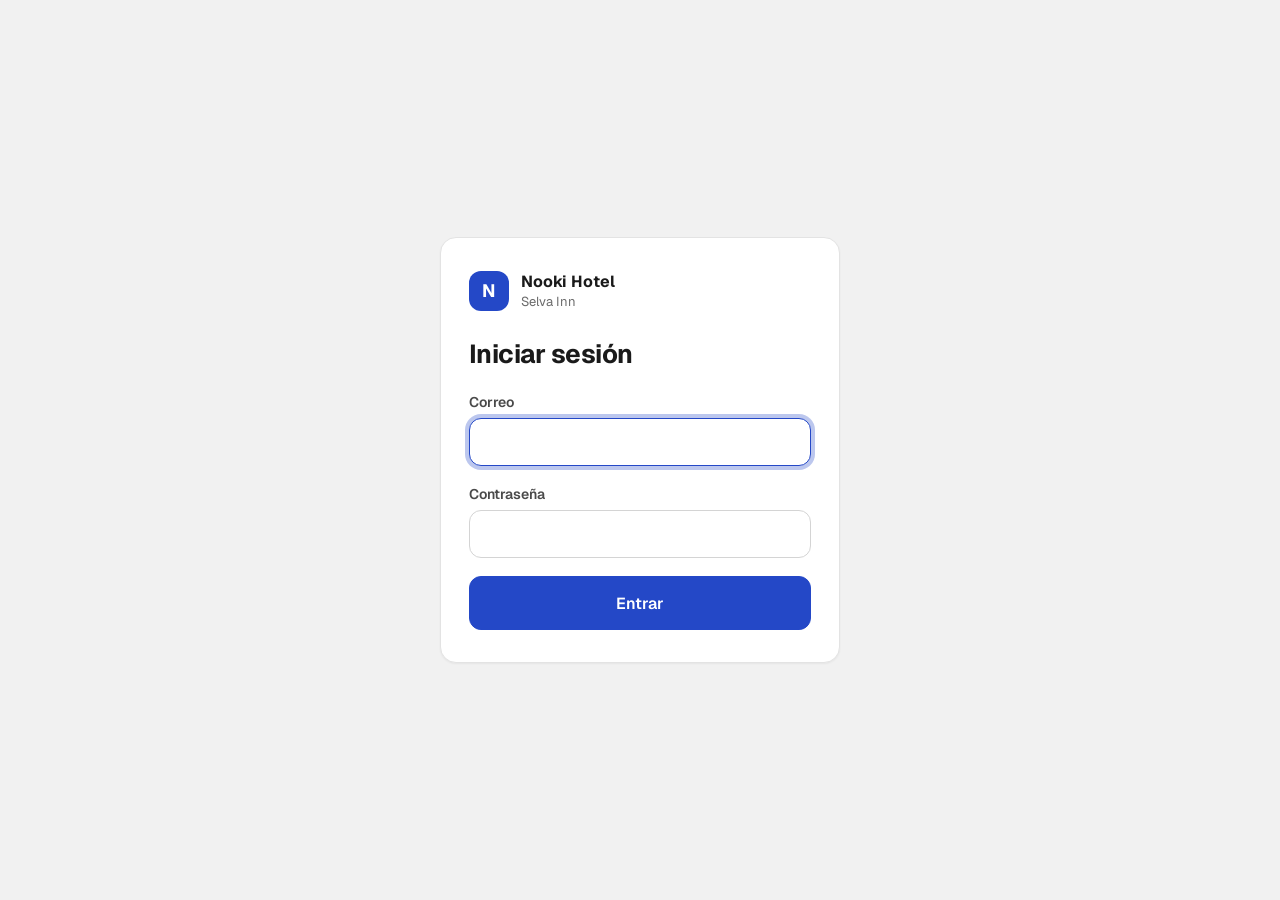
==== app/index.html @ 385b1027 "Rol administrador, función usuarios y pantalla de ingreso y usuarios - 0006: rol admin; oficinavirtu" ====
<!doctype html>
<html lang="es">
<head>
<meta charset="utf-8">
<meta name="viewport" content="width=device-width, initial-scale=1, viewport-fit=cover">
<title>Nooki Hotel · Selva Inn</title>
<meta name="robots" content="noindex">
<link rel="preconnect" href="https://fonts.googleapis.com">
<link rel="preconnect" href="https://fonts.gstatic.com" crossorigin>
<link href="https://fonts.googleapis.com/css2?family=Geist:wght@400;500;600;700&display=swap" rel="stylesheet">
<link rel="stylesheet" href="estilos.css">
</head>
<body>

<!-- Ingreso -->
<main id="vIngreso" class="ingreso" hidden>
  <form id="fIngreso" class="card ingreso-card" novalidate>
    <div class="marca">
      <span class="logo" aria-hidden="true">N</span>
      <div><b>Nooki Hotel</b><small id="hotelNombre">Selva Inn</small></div>
    </div>
    <h1>Iniciar sesión</h1>
    <label>Correo<input id="iCorreo" type="email" autocomplete="username" required></label>
    <label>Contraseña<input id="iClave" type="password" autocomplete="current-password" required></label>
    <p id="iError" class="err" role="alert" hidden></p>
    <button class="btn btn-pri btn-lg" type="submit" id="iEntrar">Entrar</button>
  </form>
</main>

<!-- Sistema -->
<div id="vApp" class="app" hidden>
  <header class="top">
    <div class="marca">
      <span class="logo" aria-hidden="true">N</span>
      <div><b>Nooki Hotel</b><small id="hotelNombre2">Selva Inn</small></div>
    </div>
    <nav class="nav" id="nav" aria-label="Secciones"></nav>
    <div class="yo">
      <span class="av" id="yoAv" aria-hidden="true"></span>
      <div class="yo-txt"><b id="yoNombre"></b><small id="yoRol"></small></div>
      <button class="btn" type="button" id="bSalir">Salir</button>
    </div>
  </header>
  <main class="contenido" id="contenido"></main>
</div>

<!-- Ventana -->
<div id="velo" class="velo" hidden>
  <div class="card modal" role="dialog" aria-modal="true" aria-labelledby="mTitulo">
    <div class="m-head"><h2 id="mTitulo"></h2><button type="button" class="btn-icon" id="mCerrar" aria-label="Cerrar">✕</button></div>
    <form id="mForm" novalidate><div id="mCuerpo" class="m-body"></div>
      <p id="mError" class="err" role="alert" hidden></p>
      <div class="m-foot"><button type="button" class="btn" id="mCancelar">Cancelar</button><button type="submit" class="btn btn-pri" id="mOk">Guardar</button></div>
    </form>
  </div>
</div>

<div id="aviso" class="aviso" role="status" aria-live="polite" hidden></div>

<script src="vendor/supabase-2.117.3.js"></script>
<script src="config.js"></script>
<script src="app.js"></script>
</body>
</html>
---- app/estilos.css ----
/* Nooki Hotel · mismo estilo del prototipo (Geist, azul cobalto, botones grandes) */
:root{
  --bg:#f1f1f1; --surface:#ffffff; --surface-2:#f7f7f7; --sunken:#e8e8e8;
  --border:#e3e3e3; --border-2:#d4d4d4;
  --text:#1a1a1a; --text-2:#4a4a4a; --text-3:#6b6b6b;
  --accent:#2448c7; --accent-soft:#e8edfc; --on-accent:#ffffff; --focus:rgba(36,72,199,.3);
  --ok:#1a7f4b; --ok-soft:#e3f4ea; --dan:#c0352b; --dan-soft:#fbe8e6; --warn:#9a6700; --warn-soft:#fdf3d8;
  --sh-xs:0 1px 2px rgba(0,0,0,.05); --sh-lg:0 20px 50px rgba(0,0,0,.18);
  --sans:'Geist',system-ui,-apple-system,'Segoe UI',sans-serif;
  color-scheme:light;
}
@media (prefers-color-scheme: dark){
  :root:not([data-theme="light"]){
    --bg:#0f0f0f; --surface:#1a1a1a; --surface-2:#1f1f1f; --sunken:#121212;
    --border:#2a2a2a; --border-2:#383838;
    --text:#ededed; --text-2:#b0b0b0; --text-3:#8a8a8a;
    --accent:#8ba5f7; --accent-soft:#1b2342; --on-accent:#0f0f0f; --focus:rgba(139,165,247,.35);
    --ok:#5cc98d; --ok-soft:#14291d; --dan:#f08a80; --dan-soft:#331816; --warn:#e3b341; --warn-soft:#2e2510;
    color-scheme:dark;
  }
}
:root[data-theme="dark"]{
  --bg:#0f0f0f; --surface:#1a1a1a; --surface-2:#1f1f1f; --sunken:#121212;
  --border:#2a2a2a; --border-2:#383838;
  --text:#ededed; --text-2:#b0b0b0; --text-3:#8a8a8a;
  --accent:#8ba5f7; --accent-soft:#1b2342; --on-accent:#0f0f0f; --focus:rgba(139,165,247,.35);
  --ok:#5cc98d; --ok-soft:#14291d; --dan:#f08a80; --dan-soft:#331816; --warn:#e3b341; --warn-soft:#2e2510;
  color-scheme:dark;
}
*{box-sizing:border-box;margin:0}
[hidden]{display:none!important}
body{background:var(--bg);color:var(--text);font-family:var(--sans);font-size:15px;line-height:1.45;-webkit-font-smoothing:antialiased;min-height:100vh}
:focus-visible{outline:3px solid var(--accent);outline-offset:2px}
h1{font-size:26px;font-weight:700;letter-spacing:-.02em}
h2{font-size:19px;font-weight:650}
.sub{color:var(--text-2);margin-top:6px}

.card{background:var(--surface);border:1px solid var(--border);border-radius:16px;box-shadow:var(--sh-xs)}
.btn{display:inline-flex;align-items:center;justify-content:center;gap:8px;min-height:46px;padding:0 18px;border-radius:12px;border:1px solid var(--border-2);background:var(--surface);color:var(--text);font:600 15px var(--sans);cursor:pointer;white-space:nowrap;transition:background .15s,border-color .15s}
.btn:hover{background:var(--surface-2);border-color:var(--text-3)}
.btn:disabled{opacity:.55;cursor:default}
.btn-pri{background:var(--accent);border-color:var(--accent);color:var(--on-accent)}
.btn-pri:hover{background:var(--accent);filter:brightness(1.08);border-color:var(--accent)}
.btn-lg{min-height:54px;font-size:16px;width:100%}
.btn-sm{min-height:44px;padding:0 14px;font-size:14px}
.btn-icon{display:inline-grid;place-items:center;width:44px;height:44px;border-radius:12px;border:0;background:none;color:var(--text-2);font-size:18px;cursor:pointer}
.btn-icon:hover{background:var(--surface-2);color:var(--text)}

label{display:grid;gap:6px;font-weight:600;font-size:14px;color:var(--text-2)}
input,select{width:100%;height:48px;padding:0 14px;border-radius:12px;border:1px solid var(--border-2);background:var(--surface);color:var(--text);font:400 16px var(--sans)}
input:focus,select:focus{outline:none;border-color:var(--accent);box-shadow:0 0 0 4px var(--focus)}
.check{display:flex;align-items:center;gap:10px;min-height:44px;font-weight:500;color:var(--text)}
.check input{width:22px;height:22px;accent-color:var(--accent)}
.ayuda{font-size:13px;color:var(--text-3);font-weight:400}
.err{color:var(--dan);background:var(--dan-soft);border-radius:10px;padding:10px 12px;font-size:14px}

.marca{display:flex;align-items:center;gap:12px}
.marca b{display:block;font-size:16px}
.marca small{display:block;color:var(--text-3);font-size:13px}
.logo{display:grid;place-items:center;width:40px;height:40px;border-radius:12px;background:var(--accent);color:var(--on-accent);font-weight:700;font-size:18px}

/* Ingreso */
.ingreso{min-height:100vh;display:grid;place-items:center;padding:24px 16px}
.ingreso-card{width:100%;max-width:400px;padding:32px 28px;display:grid;gap:18px}
.ingreso-card h1{margin-top:6px}

/* Sistema */
.top{position:sticky;top:0;z-index:20;display:flex;align-items:center;gap:20px;min-height:68px;padding:10px 24px;background:var(--surface);border-bottom:1px solid var(--border)}
.nav{display:flex;gap:6px;flex:1}
.nav a{display:inline-flex;align-items:center;min-height:44px;padding:0 14px;border-radius:12px;color:var(--text-2);text-decoration:none;font-weight:500}
.nav a.on{background:var(--accent-soft);color:var(--accent);font-weight:600}
.yo{display:flex;align-items:center;gap:10px}
.yo-txt b{display:block;font-size:14px}
.yo-txt small{display:block;font-size:13px;color:var(--text-3)}
.av{display:inline-grid;place-items:center;width:36px;height:36px;border-radius:50%;background:var(--accent-soft);color:var(--accent);font-size:13px;font-weight:700;flex:none}
.contenido{max-width:1100px;margin:0 auto;padding:28px 24px 48px}
.cabeza{display:flex;align-items:flex-end;justify-content:space-between;gap:16px;flex-wrap:wrap;margin-bottom:20px}

/* Tabla de usuarios */
.tabla{width:100%;border-collapse:collapse}
.tabla th{text-align:left;font-size:13px;font-weight:600;color:var(--text-3);padding:12px 16px;border-bottom:1px solid var(--border)}
.tabla td{padding:12px 16px;border-bottom:1px solid var(--border);vertical-align:middle}
.tabla tr:last-child td{border-bottom:0}
.tabla td small{display:block;color:var(--text-3);font-size:13px}
.acciones{display:flex;gap:8px;justify-content:flex-end;flex-wrap:wrap}
.pill{display:inline-flex;align-items:center;height:28px;padding:0 10px;border-radius:999px;font-size:13px;font-weight:600;white-space:nowrap}
.r-admin{background:var(--accent-soft);color:var(--accent)}
.r-recepcion{background:var(--ok-soft);color:var(--ok)}
.r-dueno{background:var(--warn-soft);color:var(--warn)}
.e-on{background:var(--ok-soft);color:var(--ok)}
.e-off{background:var(--sunken);color:var(--text-3)}
.vacio{padding:32px;text-align:center;color:var(--text-2)}
.bienvenida{padding:28px}
.bienvenida p{color:var(--text-2);margin-top:8px}

/* Ventana */
.velo{position:fixed;inset:0;z-index:50;background:rgba(0,0,0,.4);display:grid;place-items:center;padding:16px}
.modal{width:100%;max-width:480px;max-height:calc(100vh - 32px);overflow:auto;box-shadow:var(--sh-lg)}
.m-head{display:flex;align-items:center;justify-content:space-between;padding:18px 20px 8px}
.m-body{display:grid;gap:16px;padding:8px 20px 4px}
#mError{margin:12px 20px 0}
.m-foot{display:flex;justify-content:flex-end;gap:10px;padding:18px 20px 20px}

.aviso{position:fixed;left:50%;bottom:24px;transform:translateX(-50%);z-index:60;background:var(--text);color:var(--bg);padding:12px 18px;border-radius:12px;font-weight:500;box-shadow:var(--sh-lg);max-width:calc(100vw - 32px)}

/* Celular */
@media (max-width: 760px){
  .top{flex-wrap:wrap;gap:10px;padding:10px 16px}
  .nav{order:3;flex-basis:100%;overflow-x:auto}
  .yo{margin-left:auto}
  .yo-txt{display:none}
  .contenido{padding:20px 16px 40px}
  h1{font-size:22px}
  .tabla thead{display:none}
  .tabla,.tabla tbody,.tabla tr,.tabla td{display:block;width:100%}
  .tabla tr{padding:12px 16px;border-bottom:1px solid var(--border)}
  .tabla tr:last-child{border-bottom:0}
  .tabla td{border:0;padding:4px 0}
  .tabla td.c-pill{display:inline-block;width:auto;margin:4px 6px 4px 0}
  .tabla td.c-ing::before{content:'Último ingreso: ';color:var(--text-3)}
  .acciones{justify-content:flex-start;padding-top:8px}
  .m-foot .btn{flex:1}
}
.sr{position:absolute;width:1px;height:1px;overflow:hidden;clip:rect(0 0 0 0);white-space:nowrap}
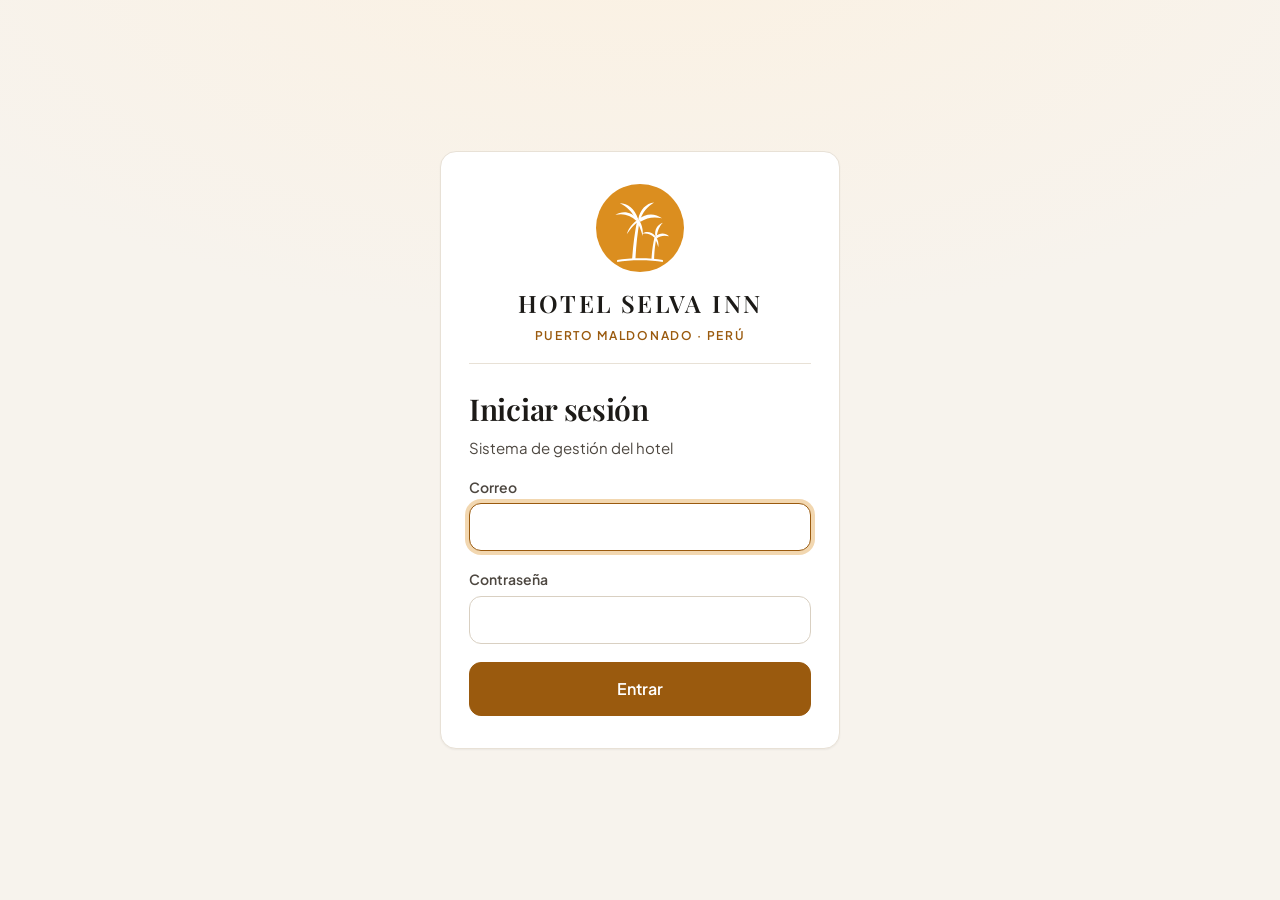
==== commit 1137832a: "Marca del Hotel Selva Inn: logo, nombre, colores y letras de su web - Sin 'Nooki' en el sistema del " ====
--- a/app/index.html
+++ b/app/index.html
@@ -3,11 +3,12 @@
 <head>
 <meta charset="utf-8">
 <meta name="viewport" content="width=device-width, initial-scale=1, viewport-fit=cover">
-<title>Nooki Hotel · Selva Inn</title>
+<title>Hotel Selva Inn · Sistema</title>
+<link rel="icon" href="logo.svg" type="image/svg+xml">
 <meta name="robots" content="noindex">
 <link rel="preconnect" href="https://fonts.googleapis.com">
 <link rel="preconnect" href="https://fonts.gstatic.com" crossorigin>
-<link href="https://fonts.googleapis.com/css2?family=Geist:wght@400;500;600;700&display=swap" rel="stylesheet">
+<link href="https://fonts.googleapis.com/css2?family=Playfair+Display:wght@500;600;700&family=Plus+Jakarta+Sans:wght@400;500;600;700&display=swap" rel="stylesheet">
 <link rel="stylesheet" href="estilos.css">
 </head>
 <body>
@@ -15,11 +16,15 @@
 <!-- Ingreso -->
 <main id="vIngreso" class="ingreso" hidden>
   <form id="fIngreso" class="card ingreso-card" novalidate>
-    <div class="marca">
-      <span class="logo" aria-hidden="true">N</span>
-      <div><b>Nooki Hotel</b><small id="hotelNombre">Selva Inn</small></div>
+    <div class="marca-grande">
+      <img src="logo.svg" alt="" width="88" height="88">
+      <b class="marca-nombre" id="hotelNombre">Hotel Selva Inn</b>
+      <small class="marca-lugar" id="hotelLugar">Puerto Maldonado · Perú</small>
     </div>
-    <h1>Iniciar sesión</h1>
+    <div>
+      <h1>Iniciar sesión</h1>
+      <p class="sub">Sistema de gestión del hotel</p>
+    </div>
     <label>Correo<input id="iCorreo" type="email" autocomplete="username" required></label>
     <label>Contraseña<input id="iClave" type="password" autocomplete="current-password" required></label>
     <p id="iError" class="err" role="alert" hidden></p>
@@ -31,8 +36,8 @@
 <div id="vApp" class="app" hidden>
   <header class="top">
     <div class="marca">
-      <span class="logo" aria-hidden="true">N</span>
-      <div><b>Nooki Hotel</b><small id="hotelNombre2">Selva Inn</small></div>
+      <img src="logo.svg" alt="" width="40" height="40">
+      <div><b class="marca-nombre" id="hotelNombre2">Hotel Selva Inn</b><small class="marca-lugar" id="hotelLugar2">Puerto Maldonado · Perú</small></div>
     </div>
     <nav class="nav" id="nav" aria-label="Secciones"></nav>
     <div class="yo">
--- a/app/estilos.css
+++ b/app/estilos.css
@@ -1,29 +1,31 @@
-/* Nooki Hotel · mismo estilo del prototipo (Geist, azul cobalto, botones grandes) */
+/* Hotel Selva Inn · marca de la web del hotel (dorado, Playfair Display + Plus Jakarta Sans), botones grandes */
 :root{
-  --bg:#f1f1f1; --surface:#ffffff; --surface-2:#f7f7f7; --sunken:#e8e8e8;
-  --border:#e3e3e3; --border-2:#d4d4d4;
-  --text:#1a1a1a; --text-2:#4a4a4a; --text-3:#6b6b6b;
-  --accent:#2448c7; --accent-soft:#e8edfc; --on-accent:#ffffff; --focus:rgba(36,72,199,.3);
+  --bg:#f7f3ed; --surface:#ffffff; --surface-2:#fbf8f3; --sunken:#efe9e0;
+  --border:#e8e1d6; --border-2:#d9d0c2;
+  --text:#1c1a17; --text-2:#4d4740; --text-3:#6e665c;
+  --accent:#9a5a0e; --accent-soft:#fbf1e2; --on-accent:#ffffff; --focus:rgba(219,142,31,.35);
+  --marca:#db8e1f;
   --ok:#1a7f4b; --ok-soft:#e3f4ea; --dan:#c0352b; --dan-soft:#fbe8e6; --warn:#9a6700; --warn-soft:#fdf3d8;
   --sh-xs:0 1px 2px rgba(0,0,0,.05); --sh-lg:0 20px 50px rgba(0,0,0,.18);
-  --sans:'Geist',system-ui,-apple-system,'Segoe UI',sans-serif;
+  --sans:'Plus Jakarta Sans',system-ui,-apple-system,'Segoe UI',sans-serif;
+  --serif:'Playfair Display',Georgia,'Times New Roman',serif;
   color-scheme:light;
 }
 @media (prefers-color-scheme: dark){
   :root:not([data-theme="light"]){
-    --bg:#0f0f0f; --surface:#1a1a1a; --surface-2:#1f1f1f; --sunken:#121212;
-    --border:#2a2a2a; --border-2:#383838;
-    --text:#ededed; --text-2:#b0b0b0; --text-3:#8a8a8a;
-    --accent:#8ba5f7; --accent-soft:#1b2342; --on-accent:#0f0f0f; --focus:rgba(139,165,247,.35);
+    --bg:#12100d; --surface:#1b1814; --surface-2:#211d18; --sunken:#0f0d0b;
+    --border:#2e2923; --border-2:#3d362e;
+    --text:#f1ece4; --text-2:#c2b8aa; --text-3:#9b9083;
+    --accent:#e9a94a; --accent-soft:#2c2112; --on-accent:#141210; --focus:rgba(233,169,74,.35);
     --ok:#5cc98d; --ok-soft:#14291d; --dan:#f08a80; --dan-soft:#331816; --warn:#e3b341; --warn-soft:#2e2510;
     color-scheme:dark;
   }
 }
 :root[data-theme="dark"]{
-  --bg:#0f0f0f; --surface:#1a1a1a; --surface-2:#1f1f1f; --sunken:#121212;
-  --border:#2a2a2a; --border-2:#383838;
-  --text:#ededed; --text-2:#b0b0b0; --text-3:#8a8a8a;
-  --accent:#8ba5f7; --accent-soft:#1b2342; --on-accent:#0f0f0f; --focus:rgba(139,165,247,.35);
+  --bg:#12100d; --surface:#1b1814; --surface-2:#211d18; --sunken:#0f0d0b;
+  --border:#2e2923; --border-2:#3d362e;
+  --text:#f1ece4; --text-2:#c2b8aa; --text-3:#9b9083;
+  --accent:#e9a94a; --accent-soft:#2c2112; --on-accent:#141210; --focus:rgba(233,169,74,.35);
   --ok:#5cc98d; --ok-soft:#14291d; --dan:#f08a80; --dan-soft:#331816; --warn:#e3b341; --warn-soft:#2e2510;
   color-scheme:dark;
 }
@@ -31,8 +33,8 @@
 [hidden]{display:none!important}
 body{background:var(--bg);color:var(--text);font-family:var(--sans);font-size:15px;line-height:1.45;-webkit-font-smoothing:antialiased;min-height:100vh}
 :focus-visible{outline:3px solid var(--accent);outline-offset:2px}
-h1{font-size:26px;font-weight:700;letter-spacing:-.02em}
-h2{font-size:19px;font-weight:650}
+h1{font-family:var(--serif);font-size:30px;font-weight:600;letter-spacing:-.01em}
+h2{font-family:var(--serif);font-size:21px;font-weight:600}
 .sub{color:var(--text-2);margin-top:6px}
 
 .card{background:var(--surface);border:1px solid var(--border);border-radius:16px;box-shadow:var(--sh-xs)}
@@ -55,12 +57,16 @@
 .err{color:var(--dan);background:var(--dan-soft);border-radius:10px;padding:10px 12px;font-size:14px}
 
 .marca{display:flex;align-items:center;gap:12px}
-.marca b{display:block;font-size:16px}
-.marca small{display:block;color:var(--text-3);font-size:13px}
-.logo{display:grid;place-items:center;width:40px;height:40px;border-radius:12px;background:var(--accent);color:var(--on-accent);font-weight:700;font-size:18px}
+.marca img{flex:none}
+.marca-nombre{display:block;font-family:var(--serif);font-weight:600;font-size:17px;letter-spacing:.06em;text-transform:uppercase;color:var(--text);white-space:nowrap}
+.marca-lugar{display:block;font-size:11px;font-weight:600;letter-spacing:.14em;text-transform:uppercase;color:var(--accent);white-space:nowrap}
+.marca-grande{display:grid;justify-items:center;text-align:center;gap:6px;padding-bottom:6px;border-bottom:1px solid var(--border)}
+.marca-grande img{margin-bottom:8px}
+.marca-grande .marca-nombre{font-size:24px;letter-spacing:.1em}
+.marca-grande .marca-lugar{font-size:12px;margin-bottom:12px}
 
 /* Ingreso */
-.ingreso{min-height:100vh;display:grid;place-items:center;padding:24px 16px}
+.ingreso{min-height:100vh;display:grid;place-items:center;padding:24px 16px;background:radial-gradient(1200px 600px at 50% -10%,var(--accent-soft),transparent 70%),var(--bg)}
 .ingreso-card{width:100%;max-width:400px;padding:32px 28px;display:grid;gap:18px}
 .ingreso-card h1{margin-top:6px}
 
@@ -122,3 +128,11 @@
   .m-foot .btn{flex:1}
 }
 .sr{position:absolute;width:1px;height:1px;overflow:hidden;clip:rect(0 0 0 0);white-space:nowrap}
+
+/* Mapa de módulos (Inicio) */
+.modulos{display:grid;grid-template-columns:repeat(auto-fill,minmax(240px,1fr));gap:14px;margin-top:16px}
+.modulo{display:grid;gap:6px;align-content:start;padding:18px;min-height:132px;color:var(--text);text-decoration:none;transition:border-color .15s,box-shadow .15s}
+.modulo:hover{border-color:var(--accent);box-shadow:0 0 0 3px var(--focus)}
+.modulo .pill{justify-self:start;margin-bottom:4px}
+.modulo b{font-size:16px}
+@media (max-width: 760px){.modulos{grid-template-columns:1fr}.modulo{min-height:0}}
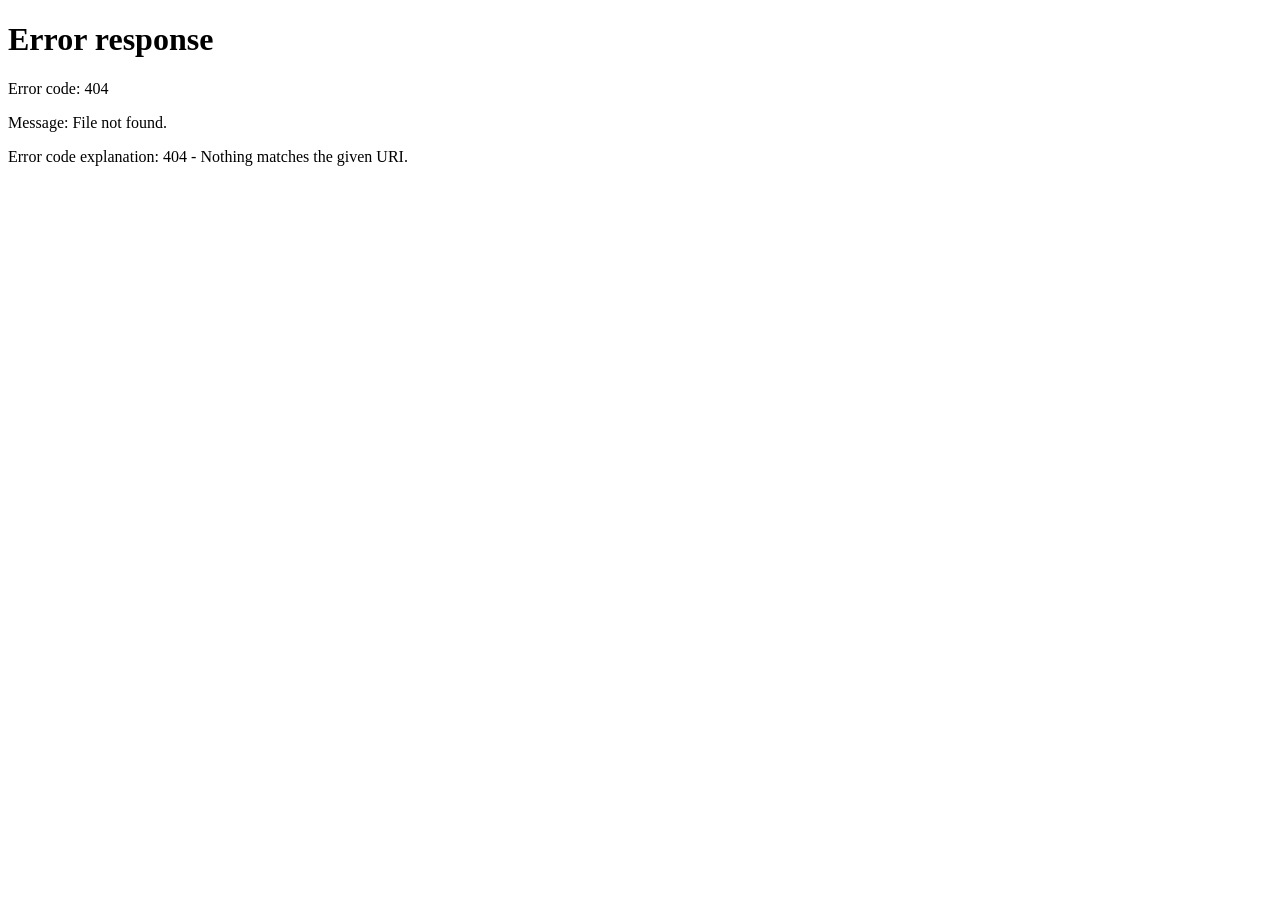
==== commit 505b972f: "El sistema del hotel pasa a ser el prototipo (mismo diseño) con datos reales - app/index.html, siste" ====
--- a/app/index.html
+++ b/app/index.html
@@ -1,69 +1,106 @@
 <!doctype html>
 <html lang="es">
 <head>
+<!-- GENERADO por pruebas/generar_sistema.py desde prototipo/Nooki-Hotel-prototipo.html. No editar aquí. -->
 <meta charset="utf-8">
-<meta name="viewport" content="width=device-width, initial-scale=1, viewport-fit=cover">
+<meta name="viewport" content="width=device-width,initial-scale=1,viewport-fit=cover">
+<meta name="robots" content="noindex, nofollow">
 <title>Hotel Selva Inn · Sistema</title>
-<link rel="icon" href="logo.svg" type="image/svg+xml">
-<meta name="robots" content="noindex">
+<link rel="icon" href="/logo.svg" type="image/svg+xml">
 <link rel="preconnect" href="https://fonts.googleapis.com">
 <link rel="preconnect" href="https://fonts.gstatic.com" crossorigin>
-<link href="https://fonts.googleapis.com/css2?family=Playfair+Display:wght@500;600;700&family=Plus+Jakarta+Sans:wght@400;500;600;700&display=swap" rel="stylesheet">
-<link rel="stylesheet" href="estilos.css">
+<link rel="stylesheet" href="https://fonts.googleapis.com/css2?family=Playfair+Display:wght@500;600;700&family=Plus+Jakarta+Sans:wght@400;500;600;700&family=Geist+Mono:wght@400;500&display=swap">
+<link rel="stylesheet" href="sistema.css">
 </head>
 <body>
 
-<!-- Ingreso -->
-<main id="vIngreso" class="ingreso" hidden>
-  <form id="fIngreso" class="card ingreso-card" novalidate>
-    <div class="marca-grande">
-      <img src="logo.svg" alt="" width="88" height="88">
-      <b class="marca-nombre" id="hotelNombre">Hotel Selva Inn</b>
-      <small class="marca-lugar" id="hotelLugar">Puerto Maldonado · Perú</small>
+
+<svg width="0" height="0" style="position:absolute" aria-hidden="true">
+  <symbol id="i-home" viewBox="0 0 24 24"><path d="M3 10.5 12 3l9 7.5V20a1 1 0 0 1-1 1h-5v-6H9v6H4a1 1 0 0 1-1-1z"/></symbol>
+  <symbol id="i-bed" viewBox="0 0 24 24"><path d="M2.5 5v15M2.5 9h16a3 3 0 0 1 3 3v8M2.5 16.5h19M7 9v7.5"/></symbol>
+  <symbol id="i-calendar" viewBox="0 0 24 24"><rect x="3" y="4.5" width="18" height="16.5" rx="2.5"/><path d="M3 9.5h18M8 2.5v4M16 2.5v4"/></symbol>
+  <symbol id="i-list" viewBox="0 0 24 24"><path d="M9 6h12M9 12h12M9 18h12M4 6h.01M4 12h.01M4 18h.01"/></symbol>
+  <symbol id="i-utensils" viewBox="0 0 24 24"><path d="M4 3v7a3 3 0 0 0 6 0V3M7 3v18M17 21V3c-2.5 1.5-4 4-4 8h4"/></symbol>
+  <symbol id="i-message" viewBox="0 0 24 24"><path d="M21 12a8.5 8.5 0 0 1-12.6 7.4L3 21l1.6-5.2A8.5 8.5 0 1 1 21 12z"/></symbol>
+  <symbol id="i-receipt" viewBox="0 0 24 24"><path d="M5 3h14v18l-3-2-2 2-2-2-2 2-2-2-3 2z"/><path d="M9 8h6M9 12h6"/></symbol>
+  <symbol id="i-wallet" viewBox="0 0 24 24"><path d="M3 7a2 2 0 0 1 2-2h12v4"/><path d="M3 7v11a2 2 0 0 0 2 2h16V9H5a2 2 0 0 1-2-2z"/><path d="M16.5 14.5h.01"/></symbol>
+  <symbol id="i-package" viewBox="0 0 24 24"><path d="M21 8 12 3 3 8v8l9 5 9-5z"/><path d="m3 8 9 5 9-5M12 13v8"/></symbol>
+  <symbol id="i-warehouse" viewBox="0 0 24 24"><path d="M3 21V9l9-5 9 5v12"/><path d="M7 21v-8h10v8M7 17h10"/></symbol>
+  <symbol id="i-users" viewBox="0 0 24 24"><circle cx="9" cy="8" r="3.5"/><path d="M2.5 20c.7-3.4 3.3-5.5 6.5-5.5s5.8 2.1 6.5 5.5M16 4.6a3.5 3.5 0 0 1 0 6.8M18 14.8c1.9.7 3.2 2.5 3.5 5.2"/></symbol>
+  <symbol id="i-chart" viewBox="0 0 24 24"><path d="M3 3v18h18"/><path d="M7.5 15v2.5M11.5 11v6.5M15.5 7v10.5M19.5 12v5.5"/></symbol>
+  <symbol id="i-settings" viewBox="0 0 24 24"><path d="M4 6h9M18 6h2M4 12h3M12 12h8M4 18h11M20 18h0"/><circle cx="15.5" cy="6" r="2.2"/><circle cx="9.5" cy="12" r="2.2"/><circle cx="17.5" cy="18" r="2.2"/></symbol>
+  <symbol id="i-download" viewBox="0 0 24 24"><path d="M12 3v12"/><path d="m7 10 5 5 5-5"/><path d="M4 17v2a2 2 0 0 0 2 2h12a2 2 0 0 0 2-2v-2"/></symbol><symbol id="i-edit" viewBox="0 0 24 24"><path d="M12 20h9"/><path d="M16.5 3.5a2.1 2.1 0 0 1 3 3L7 19l-4 1 1-4z"/></symbol><symbol id="i-printer" viewBox="0 0 24 24"><path d="M6 9V3h12v6"/><rect x="3" y="9" width="18" height="8" rx="2"/><path d="M6 14h12v7H6z"/></symbol>
+  <symbol id="i-search" viewBox="0 0 24 24"><circle cx="11" cy="11" r="7"/><path d="m20 20-3.6-3.6"/></symbol>
+  <symbol id="i-plus" viewBox="0 0 24 24"><path d="M12 5v14M5 12h14"/></symbol>
+  <symbol id="i-chevron-down" viewBox="0 0 24 24"><path d="m6 9 6 6 6-6"/></symbol>
+  <symbol id="i-chevron-right" viewBox="0 0 24 24"><path d="m9 6 6 6-6 6"/></symbol>
+  <symbol id="i-chevron-left" viewBox="0 0 24 24"><path d="m15 6-6 6 6 6"/></symbol>
+  <symbol id="i-x" viewBox="0 0 24 24"><path d="M6 6l12 12M18 6 6 18"/></symbol>
+  <symbol id="i-check" viewBox="0 0 24 24"><path d="m5 12.5 4.5 4.5L19 7.5"/></symbol>
+  <symbol id="i-more" viewBox="0 0 24 24"><path d="M5 12h.01M12 12h.01M19 12h.01" stroke-width="3"/></symbol>
+  <symbol id="i-sun" viewBox="0 0 24 24"><circle cx="12" cy="12" r="4"/><path d="M12 2v2M12 20v2M4.9 4.9l1.4 1.4M17.7 17.7l1.4 1.4M2 12h2M20 12h2M4.9 19.1l1.4-1.4M17.7 6.3l1.4-1.4"/></symbol>
+  <symbol id="i-moon" viewBox="0 0 24 24"><path d="M20 14.5A8 8 0 1 1 9.5 4a6.5 6.5 0 0 0 10.5 10.5z"/></symbol>
+  <symbol id="i-login" viewBox="0 0 24 24"><path d="M15 3h4a2 2 0 0 1 2 2v14a2 2 0 0 1-2 2h-4M10 17l5-5-5-5M15 12H3"/></symbol>
+  <symbol id="i-logout" viewBox="0 0 24 24"><path d="M9 21H5a2 2 0 0 1-2-2V5a2 2 0 0 1 2-2h4M16 17l5-5-5-5M21 12H9"/></symbol>
+  <symbol id="i-sparkles" viewBox="0 0 24 24"><path d="M11 3l1.9 4.9L18 10l-5.1 2.1L11 17l-1.9-4.9L4 10l5.1-2.1z"/><path d="M19 15.5l.8 2 2 .8-2 .8-.8 2-.8-2-2-.8 2-.8z"/></symbol>
+  <symbol id="i-ban" viewBox="0 0 24 24"><circle cx="12" cy="12" r="9"/><path d="m5.6 5.6 12.8 12.8"/></symbol>
+  <symbol id="i-card" viewBox="0 0 24 24"><rect x="2.5" y="5" width="19" height="14" rx="2.5"/><path d="M2.5 10h19M6 15h4"/></symbol>
+  <symbol id="i-undo" viewBox="0 0 24 24"><path d="M9 14 4 9l5-5"/><path d="M4 9h11a5 5 0 0 1 0 10h-3"/></symbol>
+  <symbol id="i-history" viewBox="0 0 24 24"><path d="M3 12a9 9 0 1 0 3-6.7L3 8"/><path d="M3 3v5h5M12 7.5V12l3 2"/></symbol>
+  <symbol id="i-trash" viewBox="0 0 24 24"><path d="M4 7h16M10 11v6M14 11v6M5.5 7l1 13a1 1 0 0 0 1 1h9a1 1 0 0 0 1-1l1-13M9 7V4h6v3"/></symbol>
+  <symbol id="i-user" viewBox="0 0 24 24"><circle cx="12" cy="8" r="4"/><path d="M4 21c1-4 4.2-6 8-6s7 2 8 6"/></symbol>
+  <symbol id="i-building" viewBox="0 0 24 24"><rect x="4" y="3" width="16" height="18" rx="1.5"/><path d="M9 7h.01M15 7h.01M9 11h.01M15 11h.01M9 15h.01M15 15h.01M10 21v-3h4v3"/></symbol>
+  <symbol id="i-menu" viewBox="0 0 24 24"><path d="M4 7h16M4 12h16M4 17h16"/></symbol>
+  <symbol id="i-arrow" viewBox="0 0 24 24"><path d="M5 12h14M13 6l6 6-6 6"/></symbol>
+  <symbol id="i-alert" viewBox="0 0 24 24"><circle cx="12" cy="12" r="9"/><path d="M12 8v4.5M12 16h.01"/></symbol>
+  <symbol id="i-dollar" viewBox="0 0 24 24"><path d="M12 3v18M16.5 7.5c-.6-1.5-2.3-2.5-4.5-2.5-2.5 0-4.5 1.3-4.5 3.3 0 4.6 9 2.4 9 7.2 0 2-2 3.5-4.5 3.5-2.4 0-4.2-1.1-4.8-2.8"/></symbol>
+  <symbol id="i-clock" viewBox="0 0 24 24"><circle cx="12" cy="12" r="9"/><path d="M12 7v5l3 2"/></symbol>
+  <symbol id="i-minus" viewBox="0 0 24 24"><path d="M5 12h14"/></symbol>
+  <symbol id="i-enter" viewBox="0 0 24 24"><path d="M20 5v7a3 3 0 0 1-3 3H5M9 11l-4 4 4 4"/></symbol>
+</svg>
+
+<a class="sr" href="#view">Saltar al contenido</a>
+<div class="app">
+  <aside class="side" id="side" aria-label="Menú principal">
+    <div class="brand">
+      <svg xmlns="http://www.w3.org/2000/svg" viewBox="0 0 100 100" aria-hidden="true"> <circle cx="50" cy="50" r="50" fill="#DB8E1F"/> <g fill="#FFFFFF"> <path d="M41 86 C42 72 43.5 58 46.8 41 L49.6 41.6 C46.8 58.4 45.4 72.4 44.8 86 Z"/> <path d="M48 40 C40 31 30 30 22 35 C31 33 39 35 46 42 Z"/> <path d="M48 40 C44 28 36 22 27 22 C35 26 41 31 45.5 41 Z"/> <path d="M48 40 C50 29 57 22 66 21 C58 26 53 32 50 41 Z"/> <path d="M48 40 C57 33 67 33 75 39 C66 37 58 38 50.5 43 Z"/> <path d="M48 40 C52 45 54 52 53 59 C51 52 49 47 46.5 43 Z"/> <path d="M48 40 C42 44 37 50 35 57 C39 51 43 46 48.5 42.5 Z"/> <path d="M63 86 C63.5 77 64.5 69 66.6 60 L68.8 60.4 C67 69.4 66.2 77.4 66 86 Z"/> <path d="M67.6 59.4 C63 54 57 53.5 52 56.5 C57.5 55.5 62 56.5 66.4 61 Z"/> <path d="M67.6 59.4 C66 52 70 46 76 44 C72 48 70 53 68.8 60.6 Z"/> <path d="M67.6 59.4 C73 55 79 55.5 83 59.5 C78 58 73 58.5 69 61.8 Z"/> <path d="M67.6 59.4 C70.5 63 71.6 67.5 70.8 72 C69.6 67.6 68.4 64.6 66.6 62 Z"/> <path d="M24 86.5 C38 83.5 62 83.5 76 86.5 L76 88.5 C62 86 38 86 24 88.5 Z"/> </g> </svg>
+      <div><b>Hotel Selva Inn</b><small>Puerto Maldonado · Perú</small></div>
     </div>
-    <div>
-      <h1>Iniciar sesión</h1>
-      <p class="sub">Sistema de gestión del hotel</p>
+    <nav class="nav" id="nav"></nav>
+    <div class="side-f">
+      <a class="ni" href="#ajustes" data-to="ajustes" title="Ajustes"><svg class="ic" aria-hidden="true"><use href="#i-settings"/></svg><span>Ajustes</span></a>
+      <button class="me" data-act="me" aria-haspopup="menu" aria-expanded="false"><span class="av">RE</span><span><b>Recepción</b><small>Administrador del hotel</small></span><svg class="ic" aria-hidden="true"><use href="#i-chevron-down"/></svg></button>
     </div>
-    <label>Correo<input id="iCorreo" type="email" autocomplete="username" required></label>
-    <label>Contraseña<input id="iClave" type="password" autocomplete="current-password" required></label>
-    <p id="iError" class="err" role="alert" hidden></p>
-    <button class="btn btn-pri btn-lg" type="submit" id="iEntrar">Entrar</button>
-  </form>
-</main>
+  </aside>
+  <div class="side-scrim" id="sideScrim" data-act="side-close"></div>
 
-<!-- Sistema -->
-<div id="vApp" class="app" hidden>
-  <header class="top">
-    <div class="marca">
-      <img src="logo.svg" alt="" width="40" height="40">
-      <div><b class="marca-nombre" id="hotelNombre2">Hotel Selva Inn</b><small class="marca-lugar" id="hotelLugar2">Puerto Maldonado · Perú</small></div>
-    </div>
-    <nav class="nav" id="nav" aria-label="Secciones"></nav>
-    <div class="yo">
-      <span class="av" id="yoAv" aria-hidden="true"></span>
-      <div class="yo-txt"><b id="yoNombre"></b><small id="yoRol"></small></div>
-      <button class="btn" type="button" id="bSalir">Salir</button>
-    </div>
-  </header>
-  <main class="contenido" id="contenido"></main>
-</div>
-
-<!-- Ventana -->
-<div id="velo" class="velo" hidden>
-  <div class="card modal" role="dialog" aria-modal="true" aria-labelledby="mTitulo">
-    <div class="m-head"><h2 id="mTitulo"></h2><button type="button" class="btn-icon" id="mCerrar" aria-label="Cerrar">✕</button></div>
-    <form id="mForm" novalidate><div id="mCuerpo" class="m-body"></div>
-      <p id="mError" class="err" role="alert" hidden></p>
-      <div class="m-foot"><button type="button" class="btn" id="mCancelar">Cancelar</button><button type="submit" class="btn btn-pri" id="mOk">Guardar</button></div>
-    </form>
+  <div class="main" id="mainScroll">
+    <header class="top">
+      <button class="btn-icon" data-act="side-open" aria-label="Mostrar u ocultar el menú" id="menuBtn"><svg class="ic" aria-hidden="true"><use href="#i-menu"/></svg></button>
+      <nav class="crumbs" id="crumbs" aria-label="Ubicación"></nav>
+      <button class="search-trig" data-act="palette" aria-label="Buscar huésped, habitación o acción"><svg class="ic" aria-hidden="true"><use href="#i-search"/></svg><span>Buscar huésped, habitación o acción</span><kbd id="kbdK">Ctrl K</kbd></button>
+      <div class="top-r">
+        <span class="tag day" title="Día de trabajo">Día <b>210</b></span>
+        <button class="tag" id="cajaBtn" data-act="caja" aria-haspopup="dialog" aria-expanded="false"><i class="dot"></i><span>Caja cerrada</span></button>
+        <button class="tag" id="tcBtn" data-act="tc" aria-haspopup="dialog" aria-expanded="false">T.C. <b id="tcVal">—</b></button>
+        <button class="btn-icon" id="themeBtn" data-act="theme" aria-label="Cambiar tema"></button>
+      </div>
+    </header>
+    <main class="view" id="view" tabindex="-1"></main>
   </div>
 </div>
 
-<div id="aviso" class="aviso" role="status" aria-live="polite" hidden></div>
+<div class="dw" id="dw">
+  <div class="dw-scrim" data-act="dw-close"></div>
+  <aside class="drawer" role="dialog" aria-modal="true" aria-labelledby="dwTitle"><div id="dwIn"></div></aside>
+</div>
+<div id="toasts" aria-live="polite"></div>
+<div class="tip" id="tip" role="tooltip"></div>
 
+
+<div class="aviso-conexion" id="avisoConexion" role="status"><b>Datos reales · conexión en curso</b>Lo que ves es del hotel. Los cambios hechos aquí todavía no se guardan: para guardar usa el <a href="/anterior.html">sistema anterior</a> mientras termino de conectarlo.</div>
 <script src="vendor/supabase-2.117.3.js"></script>
 <script src="config.js"></script>
-<script src="app.js"></script>
+<script src="puente.js"></script>
 </body>
 </html>
--- a/app/sistema.css
+++ b/app/sistema.css
@@ -0,0 +1,1191 @@
+/* GENERADO por pruebas/generar_sistema.py desde el prototipo. No editar aquí. */
+
+/* Layout: app shell táctil — menú lateral claro, barra superior fija; tarjetas teñidas por estado; todo control mide 44–52 px para tocarse con el dedo. */
+:root{
+  color-scheme:light;
+  --bg:#f1f1f1; --side:#ebebeb; --surface:#ffffff; --surface-2:#f7f7f7; --sunken:#e8e8e8;
+  --hover:rgba(0,0,0,.05); --press:rgba(0,0,0,.09); --border:#e0e0e0; --border-2:#cbcbcb;
+  --text:#1a1a1a; --text-2:#4a4a4a; --text-3:#6b6b6b;
+  --grp-h:#242833;
+  --primary:#2448c7; --primary-h:#1b379c; --on-primary:#ffffff;
+  --accent:#2448c7; --accent-soft:#e8edfc; --on-accent:#ffffff; --focus:rgba(36,72,199,.3);
+  /* estados: cinco familias de color bien separadas + gris */
+  --ok:#067647; --ok-s:#dcfae6;
+  --occ:#1d4ed8; --occ-s:#e0e9ff;
+  --out:#c4320a; --out-s:#ffe9dc;
+  --conf:#6927da; --conf-s:#efebff;
+  --res:#6927da; --res-s:#f6f3ff;
+  --clean:#a15c07; --clean-s:#fef3c7;
+  --off:#5c5c63; --off-s:#ececef;
+  --due:#b54708; --due-s:#fff1d6;
+  --danger:#d92d20; --danger-s:#fee4e2;
+  --on-s:#ffffff; --on-danger:#ffffff;
+  --toast:#1a1a1a; --toast-fg:#f5f5f5;
+  --scroll:rgba(0,0,0,.16); --scroll-h:rgba(0,0,0,.32);
+  --sh-xs:0 1px 0 rgba(0,0,0,.05);
+  --sh-sm:0 1px 3px rgba(0,0,0,.08),0 0 0 1px rgba(0,0,0,.02);
+  --sh-lg:0 18px 44px -12px rgba(0,0,0,.22),0 2px 8px rgba(0,0,0,.06);
+  --sans:"Geist", ui-sans-serif, system-ui, -apple-system, "Segoe UI", sans-serif;
+  --mono:"Geist Mono", ui-monospace, SFMono-Regular, Menlo, Consolas, monospace;
+  --ease:cubic-bezier(.2,.8,.2,1); --ease-dw:cubic-bezier(.32,.72,0,1);
+}
+/* Modo oscuro: solo si el usuario lo activa desde el botón */
+:root[data-ui="dark"]{
+  --bg:#0f0f0f; --side:#141414; --surface:#1a1a1a; --surface-2:#1f1f1f; --sunken:#121212;
+  --hover:rgba(255,255,255,.06); --press:rgba(255,255,255,.1); --border:#2c2c2c; --border-2:#3c3c3c;
+  --text:#ededed; --text-2:#b0b0b0; --text-3:#8a8a8a;
+  --grp-h:#dfe3ec;
+  --primary:#8ba5f7; --primary-h:#a9bdfa; --on-primary:#0f0f0f;
+  --accent:#8ba5f7; --accent-soft:#1b2342; --on-accent:#0f0f0f; --focus:rgba(139,165,247,.35);
+  --ok:#47cd89; --ok-s:#0f2b1d; --occ:#84a9ff; --occ-s:#172446; --out:#ff8a5b; --out-s:#33190d;
+  --conf:#b9a4ff; --conf-s:#241b42; --res:#b9a4ff; --res-s:#1d1830; --clean:#fdb022; --clean-s:#2f2410;
+  --off:#a0a0a8; --off-s:#242427; --due:#fdb022; --due-s:#2f2410;
+  --danger:#f97066; --danger-s:#3a1715; --on-s:#111111; --on-danger:#1a0c0b;
+  --toast:#ededed; --toast-fg:#141414;
+  --scroll:rgba(255,255,255,.16); --scroll-h:rgba(255,255,255,.3);
+  --sh-xs:0 1px 0 rgba(0,0,0,.3); --sh-sm:0 1px 3px rgba(0,0,0,.45);
+  --sh-lg:0 18px 44px -12px rgba(0,0,0,.7),0 2px 8px rgba(0,0,0,.4);
+  color-scheme:dark;
+}
+
+*,*::before,*::after{box-sizing:border-box}
+html,body{height:100%}
+body{background:var(--bg);color:var(--text);font-family:var(--sans);font-size:15px;line-height:1.45;-webkit-font-smoothing:antialiased;overflow:hidden;-webkit-tap-highlight-color:transparent}
+button,input,textarea{font:inherit;color:inherit}
+button{cursor:pointer;touch-action:manipulation}
+h1,h2,h3,p,dl,dd,ul,ol{margin:0}
+ul,ol{padding:0;list-style:none}
+a{color:inherit}
+.ic{width:20px;height:20px;flex:none;fill:none;stroke:currentColor;stroke-width:1.8;stroke-linecap:round;stroke-linejoin:round}
+.tn{font-variant-numeric:tabular-nums}
+.mono{font-family:var(--mono);font-size:.92em}
+:focus-visible{outline:3px solid var(--accent);outline-offset:2px}
+.sr{position:absolute;width:1px;height:1px;overflow:hidden;clip:rect(0 0 0 0);white-space:nowrap}
+*{scrollbar-width:thin;scrollbar-color:var(--scroll) transparent}
+*:hover{scrollbar-color:var(--scroll-h) transparent}
+::-webkit-scrollbar{width:10px;height:10px}
+::-webkit-scrollbar-track,::-webkit-scrollbar-corner{background:transparent}
+::-webkit-scrollbar-button{display:none;width:0;height:0}
+::-webkit-scrollbar-thumb{background:var(--scroll);border-radius:10px;border:3px solid transparent;background-clip:padding-box}
+::-webkit-scrollbar-thumb:hover{background:var(--scroll-h);border:3px solid transparent;background-clip:padding-box}
+
+/* status scopes */
+.st-ok{--s:var(--ok);--ss:var(--ok-s)} .st-occ{--s:var(--occ);--ss:var(--occ-s)} .st-res{--s:var(--res);--ss:var(--res-s)}
+.st-conf{--s:var(--conf);--ss:var(--conf-s)} .st-clean{--s:var(--clean);--ss:var(--clean-s)} .st-off{--s:var(--off);--ss:var(--off-s)}
+.st-out{--s:var(--out);--ss:var(--out-s)} .st-dan{--s:var(--danger);--ss:var(--danger-s)} .st-due{--s:var(--due);--ss:var(--due-s)}
+.st-all{--s:var(--text);--ss:var(--sunken)}
+.pill{display:inline-flex;align-items:center;gap:6px;height:30px;padding:0 11px;border-radius:999px;background:var(--ss);color:var(--s);font-size:13.5px;font-weight:600;white-space:nowrap;flex:none}
+.pill .ic{width:16px;height:16px;stroke-width:2.2}
+.pill.solid{background:var(--s);color:var(--on-s)}
+.pill.st-res,.pill.st-res.solid{background:var(--surface);color:var(--s);border:1.5px dashed var(--s);padding:0 10px}
+
+/* shell */
+.app{display:grid;grid-template-columns:276px minmax(0,1fr);height:100%}
+.side{display:flex;flex-direction:column;min-height:0;background:var(--side);border-right:1px solid var(--border);padding-block:14px;padding-left:max(12px, env(safe-area-inset-left, 0px));padding-right:12px}
+.brand{display:flex;align-items:center;gap:12px;padding:4px 8px 18px}
+.brand svg{width:36px;height:36px;flex:none}
+.brand b{display:block;font-weight:700;font-size:16px;letter-spacing:-.01em}
+.brand small{display:block;color:var(--text-3);font-size:13px;white-space:nowrap;overflow:hidden;text-overflow:ellipsis}
+.brand > div{min-width:0}
+.nav{flex:1;min-height:0;overflow-y:auto;display:grid;align-content:start;gap:3px;margin-right:-8px;padding-right:8px;scrollbar-color:transparent transparent}
+.nav:hover,.nav:focus-within{scrollbar-color:var(--scroll) transparent}
+.nav::-webkit-scrollbar{width:8px}
+.nav::-webkit-scrollbar-thumb{background:transparent}
+.nav:hover::-webkit-scrollbar-thumb{background:var(--scroll);background-clip:padding-box}
+.ni{display:flex;align-items:center;gap:12px;min-height:44px;padding:0 12px;border-radius:12px;color:var(--text-2);font-size:15px;font-weight:500;text-decoration:none;transition:background .15s,color .15s}
+.ni:hover{background:var(--hover);color:var(--text)}
+.ni:active{background:var(--press)}
+.ni .ic{color:var(--text-3);transition:color .15s}
+.ni.on{background:var(--surface);color:var(--accent);font-weight:600;box-shadow:var(--sh-sm)}
+.ni.on .ic{color:var(--accent)}
+.ni > span:not(.bd){min-width:0;overflow:hidden;text-overflow:ellipsis;white-space:nowrap}
+.ni .bd{margin-left:auto;font-size:13px;font-weight:700;color:var(--on-s);font-variant-numeric:tabular-nums}
+.ni .bd:not(:empty){min-width:24px;height:24px;display:inline-grid;place-items:center;padding:0 7px;border-radius:999px;background:var(--conf)}
+.grp{margin-top:14px}
+.grp-h{display:flex;align-items:center;justify-content:space-between;width:100%;min-height:34px;padding:0 12px;border:0;background:none;color:var(--text-3);font-size:13px;font-weight:600;border-radius:8px;text-transform:uppercase;letter-spacing:.05em}
+.grp-h{color:var(--grp-h);font-weight:700}
+.grp-h:hover{color:var(--grp-h);background:var(--hover)}
+.grp-h .ic{width:16px;height:16px;transition:transform .25s var(--ease)}
+.grp.closed .grp-h .ic{transform:rotate(-90deg)}
+.grp-b{display:grid;grid-template-rows:1fr;transition:grid-template-rows .3s var(--ease)}
+.grp.closed .grp-b{grid-template-rows:0fr}
+.grp-b > div{overflow:hidden;display:grid;gap:3px;padding-top:2px}
+.side-f{display:grid;gap:3px;border-top:1px solid var(--border);padding-top:12px;margin-top:10px}
+.me{display:flex;align-items:center;gap:12px;width:100%;min-height:56px;padding:6px 10px;border:0;border-radius:12px;background:none;text-align:left}
+.me:hover{background:var(--hover)}
+.me b{display:block;font-size:14.5px;font-weight:600}
+.me small{display:block;font-size:13px;color:var(--text-3)}
+.me .ic{margin-left:auto;color:var(--text-3)}
+.av{display:inline-grid;place-items:center;width:36px;height:36px;border-radius:50%;background:var(--accent-soft);color:var(--accent);font-size:13px;font-weight:700;flex:none}
+.av .ic{width:18px;height:18px}
+.av.sm{width:36px;height:36px;font-size:12.5px}
+.av.lg{width:52px;height:52px;font-size:17px}
+.side-scrim{display:none}
+
+.main{position:relative;min-width:0;min-height:0;overflow-y:auto;overflow-x:hidden}
+.top{position:sticky;top:0;z-index:30;display:flex;align-items:center;gap:12px;height:68px;padding-left:max(24px, env(safe-area-inset-left, 0px));padding-right:max(24px, env(safe-area-inset-right, 0px));background:color-mix(in srgb,var(--bg) 86%,transparent);-webkit-backdrop-filter:blur(14px) saturate(1.4);backdrop-filter:blur(14px) saturate(1.4);border-bottom:1px solid var(--border)}
+.crumbs{flex:1 1 0;min-width:0;display:flex;align-items:center;gap:6px;font-size:15px;color:var(--text-3);white-space:nowrap;overflow:hidden}
+.crumbs b{color:var(--text);font-weight:600;overflow:hidden;text-overflow:ellipsis}
+.crumbs .ic{width:16px;height:16px}
+.search-trig{flex:0 1 440px;display:flex;align-items:center;gap:10px;height:46px;padding:0 8px 0 14px;border:1px solid var(--border-2);border-radius:12px;background:var(--surface);color:var(--text-3);font-size:15px;box-shadow:var(--sh-xs);transition:border-color .15s,box-shadow .15s}
+.search-trig:hover{border-color:var(--text-3);box-shadow:var(--sh-sm)}
+.search-trig span{flex:1;text-align:left;overflow:hidden;text-overflow:ellipsis;white-space:nowrap}
+kbd{font-family:var(--mono);font-size:12px;line-height:1;padding:4px 7px;border-radius:6px;border:1px solid var(--border);background:var(--surface-2);color:var(--text-3)}
+.top-r{flex:1 1 0;display:flex;align-items:center;justify-content:flex-end;gap:8px}
+.tag{display:inline-flex;align-items:center;gap:8px;height:42px;padding:0 14px;border-radius:999px;border:1px solid var(--border);background:var(--surface);font-size:14px;font-weight:500;color:var(--text-2);white-space:nowrap}
+button.tag{transition:border-color .15s,background .15s,color .15s}
+button.tag:hover{border-color:var(--border-2)}
+.tag b{font-weight:700;color:var(--text);font-variant-numeric:tabular-nums}
+#cajaBtn{background:var(--danger-s);border-color:color-mix(in srgb,var(--danger) 30%,transparent);color:var(--danger);font-weight:600}
+#cajaBtn.on{background:var(--ok-s);border-color:color-mix(in srgb,var(--ok) 30%,transparent);color:var(--ok)}
+.tag .dot{width:9px;height:9px;border-radius:50%;background:currentColor}
+.tag.on .dot{box-shadow:0 0 0 4px color-mix(in srgb,currentColor 18%,transparent)}
+.only-m{display:none}
+
+.view{max-width:1400px;margin-inline:auto;padding-block:28px 80px;padding-left:max(24px, env(safe-area-inset-left, 0px));padding-right:max(24px, env(safe-area-inset-right, 0px))}
+.view.enter > *{animation:viewIn .4s var(--ease) both}
+.view.enter > *:nth-child(2){animation-delay:.04s}
+.view.enter > *:nth-child(3){animation-delay:.08s}
+.view.enter > *:nth-child(n+4){animation-delay:.12s}
+@keyframes viewIn{from{opacity:0;transform:translateY(6px)}}
+@keyframes fadeUp{from{opacity:0;transform:translateY(8px)}}
+@keyframes fadeIn{from{opacity:0;transform:translateY(3px)}}
+
+.page-head{display:flex;align-items:flex-end;justify-content:space-between;gap:16px;flex-wrap:wrap;margin-bottom:22px}
+h1{font-size:28px;font-weight:700;letter-spacing:-.025em;line-height:1.15;text-wrap:balance}
+.sub{color:var(--text-2);font-size:15px;margin-top:6px}
+.head-actions{display:flex;gap:10px;flex-wrap:wrap}
+.back{display:inline-flex;align-items:center;gap:6px;min-height:40px;color:var(--text-2);font-size:15px;font-weight:500;text-decoration:none;margin-bottom:2px}
+.back:hover{color:var(--text)}
+
+/* controls */
+.btn{display:inline-flex;align-items:center;justify-content:center;gap:8px;min-height:46px;padding:0 18px;border-radius:12px;border:1px solid var(--border-2);background:var(--surface);color:var(--text);font-size:15px;font-weight:600;white-space:nowrap;text-decoration:none;box-shadow:var(--sh-xs);transition:background .15s,border-color .15s,transform .12s,box-shadow .15s,filter .15s}
+.btn:hover{background:var(--surface-2);border-color:var(--text-3)}
+.btn:active{transform:scale(.97)}
+.btn-primary,.btn-ok,.btn-occ,.btn-out,.btn-danger{border-color:transparent;box-shadow:inset 0 1px 0 rgba(255,255,255,.16),0 1px 2px rgba(0,0,0,.18)}
+.btn-primary{background:var(--primary);color:var(--on-primary)}
+.btn-primary:hover{background:var(--primary-h);border-color:transparent}
+.btn-ok{background:var(--ok);color:var(--on-s)}
+.btn-occ{background:var(--occ);color:var(--on-s)}
+.btn-out{background:var(--out);color:var(--on-s)}
+.btn-danger{background:var(--danger);color:var(--on-danger)}
+.btn-ok:hover,.btn-occ:hover,.btn-out:hover,.btn-danger:hover{border-color:transparent;filter:brightness(.92)}
+.btn-ok:hover{background:var(--ok)} .btn-occ:hover{background:var(--occ)} .btn-out:hover{background:var(--out)} .btn-danger:hover{background:var(--danger)}
+.btn-sm{min-height:40px;padding:0 14px;font-size:14.5px;border-radius:10px}
+.btn-lg{min-height:54px;font-size:16px;border-radius:14px}
+.btn-block{width:100%}
+.btn[disabled]{opacity:.45;pointer-events:none}
+.btn-icon{display:inline-grid;place-items:center;width:46px;height:46px;border-radius:12px;border:1px solid transparent;background:none;color:var(--text-2);transition:background .15s,color .15s}
+.btn-icon:hover{background:var(--hover);color:var(--text)}
+.btn-icon:active{background:var(--press)}
+.btn-icon .ic{width:22px;height:22px}
+.card{background:var(--surface);border:1px solid var(--border);border-radius:16px;box-shadow:var(--sh-xs)}
+input[type=text],input[type=search],input[type=number],input[type=date],input[type=email],input[type=time],input[type=tel],input:not([type]),textarea{width:100%;height:48px;padding:0 14px;border-radius:12px;border:1px solid var(--border-2);background:var(--surface);font-size:15.5px;box-shadow:var(--sh-xs);transition:border-color .15s,box-shadow .15s}
+textarea{height:auto;min-height:88px;padding:12px 14px;resize:vertical;line-height:1.45}
+input:focus,textarea:focus{outline:none;border-color:var(--accent);box-shadow:0 0 0 4px var(--focus)}
+input::placeholder,textarea::placeholder{color:var(--text-3)}
+input[type=search]::-webkit-search-cancel-button{display:none}
+.err-b{border-color:var(--danger)!important;box-shadow:0 0 0 3px var(--danger-s)!important}
+.field{display:grid;grid-template-columns:minmax(0,1fr);gap:8px;min-width:0;align-content:start}
+.field > label,.field > .lb{font-size:14px;font-weight:600;color:var(--text-2)}
+.ferr{display:flex;align-items:center;gap:6px;font-size:14px;font-weight:500;color:var(--danger)}
+.inp-ic{position:relative}
+.inp-ic > .ic{position:absolute;left:14px;top:50%;translate:0 -50%;color:var(--text-3);pointer-events:none}
+.inp-ic input{padding-left:44px}
+.inp-pre{position:relative}
+.inp-pre > span{position:absolute;left:14px;top:50%;translate:0 -50%;color:var(--text-3);font-size:15px;font-weight:500;pointer-events:none}
+.inp-pre input{padding-left:40px;font-variant-numeric:tabular-nums;font-weight:600}
+.sel{display:inline-flex;align-items:center;justify-content:space-between;gap:10px;width:100%;min-height:48px;padding:0 12px 0 14px;border-radius:12px;border:1px solid var(--border-2);background:var(--surface);font-size:15.5px;text-align:left;box-shadow:var(--sh-xs);transition:border-color .15s,box-shadow .15s}
+.sel:hover{border-color:var(--text-3)}
+.sel span{min-width:0;overflow:hidden;text-overflow:ellipsis;white-space:nowrap}
+.sel.ph span{color:var(--text-3)}
+.sel .ic{color:var(--text-3);transition:transform .2s var(--ease)}
+.sel[aria-expanded="true"]{border-color:var(--accent);box-shadow:0 0 0 4px var(--focus)}
+.sel[aria-expanded="true"] .ic{transform:rotate(180deg)}
+.segm{display:grid;grid-auto-flow:column;grid-auto-columns:1fr;gap:4px;padding:4px;border-radius:14px;background:var(--sunken)}
+.segm button{min-height:44px;border:0;border-radius:10px;background:none;color:var(--text-2);font-size:15px;font-weight:600;transition:background .2s,color .2s,box-shadow .2s}
+.segm button[aria-checked="true"]{background:var(--surface);color:var(--accent);box-shadow:var(--sh-sm)}
+.stepper{display:flex;align-items:center;justify-content:space-between;height:48px;padding:0 4px;border-radius:12px;border:1px solid var(--border-2);background:var(--surface)}
+.stepper button{width:44px;height:40px;border:0;border-radius:9px;background:var(--surface-2);color:var(--text);font-size:20px;font-weight:600;line-height:1}
+.stepper button:hover{background:var(--hover)}
+.stepper button:active{background:var(--press)}
+.stepper output{font-weight:600;font-size:15.5px;font-variant-numeric:tabular-nums}
+.warn{display:flex;align-items:center;gap:10px;flex-wrap:wrap;padding:12px 14px;border-radius:12px;background:var(--clean-s);color:var(--clean);font-size:14.5px;font-weight:500}
+.warn span{flex:1;min-width:160px}
+
+/* panel */
+.kpis{display:grid;grid-template-columns:repeat(4,minmax(0,1fr));gap:12px;margin-bottom:14px}
+.kpi{display:flex;gap:14px;align-items:flex-start;padding:16px 18px;text-align:left;min-width:0}
+button.kpi{cursor:pointer;transition:border-color .15s,box-shadow .15s,transform .12s}
+button.kpi:hover{border-color:color-mix(in srgb,var(--s) 40%,var(--surface));box-shadow:var(--sh-sm)}
+button.kpi:active{transform:scale(.985)}
+.kpi-ic{display:grid;place-items:center;width:46px;height:46px;border-radius:13px;background:var(--ss);color:var(--s);flex:none}
+.kpi-ic .ic{width:24px;height:24px}
+.kpi-t{display:grid;gap:3px;min-width:0;flex:1}
+.kpi .k{font-size:14px;font-weight:500;color:var(--text-2)}
+.kpi .v{font-size:28px;font-weight:700;letter-spacing:-.025em;font-variant-numeric:tabular-nums;line-height:1.15;color:var(--text)}
+.kpi .s{font-size:13.5px;color:var(--text-3)}
+.kpi .btn{margin-top:8px;justify-self:start}
+.meter{display:block;height:6px;border-radius:6px;background:var(--sunken);overflow:hidden;margin-block:6px 3px}
+.meter i{display:block;height:100%;border-radius:6px;background:var(--s,var(--accent));transform-origin:left;animation:grow .9s var(--ease) both}
+@keyframes grow{from{transform:scaleX(0)}}
+.ftiles{display:grid;grid-template-columns:repeat(7,minmax(0,1fr));gap:10px;margin-bottom:14px}
+.ft{display:grid;grid-template-columns:auto minmax(0,1fr);grid-template-rows:auto auto;column-gap:10px;align-items:center;min-height:70px;padding:10px;border-radius:16px;border:1.5px solid var(--border);background:var(--surface);text-align:left;box-shadow:var(--sh-xs);transition:border-color .18s,background .18s,box-shadow .18s,transform .12s}
+.ft:hover{border-color:color-mix(in srgb,var(--s) 45%,var(--surface))}
+.ft:active{transform:scale(.97)}
+.ft-ic{grid-row:1/3;display:grid;place-items:center;width:34px;height:34px;border-radius:11px;background:var(--ss);color:var(--s);transition:background .18s,color .18s}
+.ft-ic .ic{width:21px;height:21px}
+.ft-n{font-size:22px;font-weight:700;line-height:1.1;font-variant-numeric:tabular-nums;color:var(--text)}
+.ft-l{font-size:13.5px;font-weight:500;color:var(--text-2);white-space:nowrap;overflow:hidden;text-overflow:ellipsis}
+.ft[aria-pressed="true"]{border-color:var(--s);background:color-mix(in srgb,var(--s) 8%,var(--surface));box-shadow:0 0 0 3px color-mix(in srgb,var(--s) 16%,transparent)}
+.ft[aria-pressed="true"] .ft-ic{background:var(--s);color:var(--on-s)}
+.ft[aria-pressed="true"] .ft-n{color:var(--s)}
+.st-all.ft[aria-pressed="true"] .ft-n{color:var(--text)}
+.ft.st-res .ft-ic{border:1.5px dashed var(--s)}
+.toolbar{display:flex;align-items:center;gap:10px;flex-wrap:wrap;margin-bottom:26px}
+.toolbar .sel{width:250px}
+.toolbar .tb-s{flex:1 1 260px;max-width:460px}
+.floor{margin-bottom:30px}
+.floor-h{display:flex;align-items:baseline;gap:12px;margin-bottom:12px}
+.floor-h h2{font-size:18px;font-weight:700;letter-spacing:-.01em}
+.floor-h span{font-size:14px;color:var(--text-3)}
+.rooms{display:grid;grid-template-columns:repeat(auto-fill,minmax(250px,1fr));gap:14px}
+.room{display:flex;flex-direction:column;min-height:186px;padding:0;border-radius:18px;border:1.5px solid color-mix(in srgb,var(--s) 28%,var(--surface));background:var(--surface);text-align:left;overflow:hidden;box-shadow:var(--sh-xs);transition:border-color .18s,box-shadow .18s,transform .18s;animation:fadeUp .42s var(--ease) both;animation-delay:calc(var(--i) * 14ms)}
+.soft .room{animation:none}
+.room:hover{border-color:color-mix(in srgb,var(--s) 55%,var(--surface));box-shadow:0 6px 18px -8px color-mix(in srgb,var(--s) 45%,transparent);transform:translateY(-2px)}
+.room:active{transform:scale(.98)}
+.rc-top{display:flex;align-items:center;justify-content:space-between;gap:8px;padding:12px 14px 12px 16px;background:color-mix(in srgb,var(--s) 11%,var(--surface));border-bottom:1px solid color-mix(in srgb,var(--s) 16%,var(--surface))}
+.rc-num{display:block;font-size:26px;font-weight:700;letter-spacing:-.03em;line-height:1.05;font-variant-numeric:tabular-nums;color:var(--text)}
+.rc-type{display:block;font-size:13.5px;font-weight:500;color:var(--text-2);margin-top:2px}
+.rc-body{flex:1;display:flex;flex-direction:column;gap:8px;padding:12px 16px 14px}
+.room.st-off .rc-body{background:repeating-linear-gradient(135deg,var(--surface) 0 10px,var(--surface-2) 10px 20px)}
+.rc-guest{display:block;font-size:16px;font-weight:600;white-space:nowrap;overflow:hidden;text-overflow:ellipsis}
+.rc-guest.mu{color:var(--text-2);font-weight:500;white-space:normal}
+.rc-dates{display:flex;align-items:center;gap:7px;font-size:14px;color:var(--text-2);font-variant-numeric:tabular-nums}
+.rc-dates .ic{width:17px;height:17px;color:var(--s)}
+.rc-bar{display:block;height:6px;border-radius:6px;background:var(--sunken);overflow:hidden}
+.rc-bar i{display:block;height:100%;border-radius:6px;background:var(--s)}
+.rc-foot{margin-top:auto;display:flex;align-items:center;justify-content:space-between;gap:8px}
+.badge{display:inline-flex;align-items:center;gap:6px;min-height:32px;padding:0 11px;border-radius:10px;font-size:14px;font-weight:600;font-variant-numeric:tabular-nums}
+.badge .ic{width:17px;height:17px;stroke-width:2.1}
+.badge.due{background:var(--due-s);color:var(--due)}
+.badge.paid,.badge.free{background:var(--ok-s);color:var(--ok)}
+.badge.clean{background:var(--clean-s);color:var(--clean)}
+.pax{display:inline-flex;align-items:center;gap:5px;color:var(--text-2);font-size:14px;font-weight:600;font-variant-numeric:tabular-nums}
+.pax .ic{width:18px;height:18px}
+.empty{padding:36px 18px;text-align:center;color:var(--text-3);border:1.5px dashed var(--border-2);border-radius:16px;font-size:15px}
+.empty b{display:block;color:var(--text);font-weight:600;margin-bottom:4px}
+
+/* popover */
+.pop{position:fixed;z-index:95;min-width:220px;max-width:min(400px,calc(100vw - 16px));max-height:min(440px,calc(100vh - 24px));overflow-y:auto;padding:6px;border-radius:16px;background:var(--surface);border:1px solid var(--border);box-shadow:var(--sh-lg);animation:popIn .17s var(--ease) both}
+.pop.out{animation:popOut .12s ease forwards}
+@keyframes popIn{from{opacity:0;transform:scale(.96) translateY(-4px)}}
+@keyframes popOut{to{opacity:0;transform:scale(.97)}}
+.mi{display:flex;align-items:center;gap:12px;width:100%;min-height:48px;padding:0 12px;border:0;border-radius:10px;background:none;font-size:15.5px;text-align:left;color:var(--text)}
+.mi:hover,.mi:focus-visible,.mi.act{background:var(--hover);outline:none}
+.mi:active{background:var(--press)}
+.mi .ic{color:var(--text-3)}
+.mi > span{flex:1;min-width:0;overflow:hidden;text-overflow:ellipsis;white-space:nowrap}
+.mi small{color:var(--text-3);font-size:13.5px;font-variant-numeric:tabular-nums;white-space:nowrap}
+.mi .tick{color:var(--accent)}
+.mi[aria-selected="true"]{color:var(--accent);font-weight:600}
+.mi.danger,.mi.danger .ic{color:var(--danger)}
+.mi[disabled]{opacity:.5;cursor:default}
+.mi.cli{padding-block:8px}
+.mi.cli > span{display:grid;white-space:normal}
+.mi.cli b{font-weight:600;overflow:hidden;text-overflow:ellipsis;white-space:nowrap}
+.mh{padding:10px 12px 4px;font-size:12.5px;font-weight:700;color:var(--text-3);text-transform:uppercase;letter-spacing:.05em}
+.sep{height:1px;background:var(--border);margin:6px -6px}
+.pop-s{display:flex;align-items:center;gap:10px;margin:-6px -6px 6px;padding:4px 14px;border-bottom:1px solid var(--border)}
+.pop-s .ic{color:var(--text-3)}
+.pop-s input{border:0!important;box-shadow:none!important;padding:0;height:48px;background:transparent}
+.pop-txt{padding:10px 12px 12px;font-size:14.5px;color:var(--text-2);max-width:300px}
+.pop-txt b{display:block;color:var(--text);font-weight:700;margin-bottom:2px}
+.pop-form{display:grid;gap:12px;padding:10px;width:290px}
+
+/* drawer */
+.dw{position:fixed;inset:0;z-index:60;pointer-events:none}
+.dw.open{pointer-events:auto}
+.dw-scrim{position:absolute;inset:0;background:rgba(12,12,11,.3);opacity:0;transition:opacity .3s ease}
+.dw.open .dw-scrim{opacity:1}
+.drawer{position:absolute;top:calc(10px + env(safe-area-inset-top, 0px));right:calc(10px + env(safe-area-inset-right, 0px));bottom:calc(10px + env(safe-area-inset-bottom, 0px));width:min(600px,calc(100vw - 20px));display:flex;flex-direction:column;overflow:hidden;background:var(--surface);border:1px solid var(--border);border-radius:20px;box-shadow:var(--sh-lg);transform:translateX(calc(100% + 24px));transition:transform .5s var(--ease-dw)}
+.dw.open .drawer{transform:none}
+#dwIn{display:flex;flex-direction:column;height:100%;min-height:0}
+.dw-h{display:flex;align-items:center;justify-content:space-between;gap:12px;padding:16px 12px 16px 20px;background:color-mix(in srgb,var(--s,var(--text)) 10%,var(--surface));border-bottom:1px solid color-mix(in srgb,var(--s,var(--text)) 18%,var(--surface))}
+.dw-num{display:block;font-size:26px;font-weight:700;letter-spacing:-.025em;line-height:1.1}
+.dw-type{display:block;font-size:14.5px;color:var(--text-2);margin-top:3px}
+.dw-h > div:first-child{min-width:0}
+.pill.pill-m{display:none}
+.dw-hact{display:flex;align-items:center;gap:4px}
+.dw-hact .pill{margin-right:4px}
+.dw-body{flex:1;min-height:0;overflow-y:auto;padding:20px;display:flex;flex-direction:column;gap:20px}
+.dw-body > *{flex:none}
+.guest{display:flex;align-items:center;gap:14px;flex-wrap:wrap}
+.guest b{display:block;font-size:18px;font-weight:700}
+.guest > div > span{display:block;color:var(--text-2);font-size:14.5px}
+.chip{display:inline-flex;align-items:center;gap:7px;min-height:36px;padding:0 12px;border-radius:999px;border:1px solid var(--border-2);font-size:14px;font-weight:500;color:var(--text-2);margin-left:auto}
+.chip .ic{width:17px;height:17px}
+.stay{display:grid;grid-template-columns:repeat(3,minmax(0,1fr));gap:1px;background:var(--border);border:1px solid var(--border);border-radius:14px;overflow:hidden}
+.stay > div{background:var(--surface);padding:12px 14px;min-width:0}
+.stay dt{font-size:13px;font-weight:500;color:var(--text-3)}
+.stay dd{margin-top:3px;font-size:15.5px;font-weight:600;overflow:hidden;text-overflow:ellipsis}
+.stay dd small{display:block;font-weight:400;font-size:13.5px;color:var(--text-2)}
+.tabs{position:relative;display:flex;gap:4px;border-bottom:1px solid var(--border);overflow-x:auto;scrollbar-width:none}
+.tabs::-webkit-scrollbar{display:none}
+.tab{flex:none;min-height:50px;padding:0 14px;border:0;background:none;color:var(--text-3);font-size:15.5px;font-weight:600;white-space:nowrap;transition:color .2s}
+.tab:hover{color:var(--text-2)}
+.tab[aria-selected="true"]{color:var(--accent)}
+.tab .c{margin-left:6px;padding:2px 8px;border-radius:999px;background:var(--sunken);color:var(--text-2);font-size:13px;font-variant-numeric:tabular-nums}
+.tab[aria-selected="true"] .c{background:var(--accent-soft);color:var(--accent)}
+.tab-ind{position:absolute;left:0;bottom:0;height:3px;width:0;border-radius:3px 3px 0 0;background:var(--accent);transition:transform .38s var(--ease),width .38s var(--ease)}
+.dw-tab{display:grid;gap:20px}
+.dw-tab.in{animation:fadeIn .26s var(--ease)}
+.blk-h{display:flex;align-items:center;justify-content:space-between;gap:10px;margin-bottom:10px}
+h3{font-size:16.5px;font-weight:700}
+.lines{border:1px solid var(--border);border-radius:14px;overflow:hidden}
+.line{display:grid;grid-template-columns:minmax(0,1fr) auto 112px;align-items:center;gap:12px;min-height:64px;padding:10px 14px;border-top:1px solid var(--border)}
+.line:first-child{border-top:0;background:var(--surface-2)}
+.line b{display:block;font-weight:600}
+.line .d{display:block;font-size:13.5px;color:var(--text-3)}
+.line.flash{animation:flash 1.2s ease}
+@keyframes flash{from{background:var(--accent-soft)}}
+.amt{text-align:right;font-weight:600;font-size:15.5px;font-variant-numeric:tabular-nums}
+.qty{display:inline-flex;align-items:center;height:44px;border:1px solid var(--border-2);border-radius:12px;padding:2px}
+.qty button{width:40px;height:38px;border:0;border-radius:9px;background:var(--surface-2);color:var(--text);font-size:19px;font-weight:600}
+.qty button:hover{background:var(--hover)}
+.qty button:active{background:var(--press)}
+.qty output{min-width:32px;text-align:center;font-size:15.5px;font-weight:600;font-variant-numeric:tabular-nums}
+.qty-ro{font-size:14.5px;color:var(--text-3);font-variant-numeric:tabular-nums}
+.tot{display:grid;gap:8px;padding:14px 4px 0;font-size:15.5px}
+.tot > div{display:flex;justify-content:space-between;color:var(--text-2);font-variant-numeric:tabular-nums}
+.tot .due-r{margin-top:4px;padding:14px 16px;border-radius:14px;background:var(--ok-s);color:var(--ok);font-weight:700;font-size:18px}
+.tot .due-r.has{background:var(--due-s);color:var(--due)}
+.rows{border:1px solid var(--border);border-radius:14px;overflow:hidden}
+.row{display:flex;align-items:center;gap:12px;min-height:64px;padding:10px 14px;border-top:1px solid var(--border)}
+.row:first-child{border-top:0}
+.row .grow{flex:1;min-width:0}
+.row b{display:block;font-weight:600;overflow:hidden;text-overflow:ellipsis;white-space:nowrap}
+.row small{display:block;font-size:13.5px;color:var(--text-3)}
+button.row{width:100%;border-inline:0;border-bottom:0;background:none;text-align:left;transition:background .15s}
+button.row:first-child{border-top:0}
+button.row:hover{background:var(--hover)}
+.notes{display:grid;gap:10px}
+.note{padding:12px 14px;border-radius:12px;background:var(--clean-s);border:1px solid color-mix(in srgb,var(--clean) 22%,transparent);animation:fadeIn .25s var(--ease)}
+.note small{display:block;margin-top:4px;color:var(--text-2);font-size:13px}
+.note-form{display:flex;gap:10px}
+.hint{font-size:14px;color:var(--text-3)}
+.hist li{position:relative;padding:0 0 18px 26px}
+.hist li::before{content:"";position:absolute;left:4px;top:6px;width:10px;height:10px;border-radius:50%;background:var(--border-2)}
+.hist li:first-child::before{background:var(--accent);box-shadow:0 0 0 4px var(--accent-soft)}
+.hist li::after{content:"";position:absolute;left:8px;top:20px;bottom:2px;width:2px;background:var(--border)}
+.hist li:last-child::after{display:none}
+.hist b{display:block;font-weight:500}
+.hist small{display:block;font-size:13.5px;color:var(--text-3)}
+.dw-f{display:flex;align-items:center;justify-content:flex-end;gap:10px;flex-wrap:wrap;padding:14px 20px;border-top:1px solid var(--border);background:var(--surface-2)}
+.dw-f .btn{min-height:54px;padding:0 22px;font-size:16px;border-radius:14px}
+.dw-f .nt{margin-right:auto;display:inline-flex;align-items:center;gap:7px;font-size:14.5px;font-weight:500;color:var(--text-2)}
+.dw-f .nt .ic{color:var(--ok)}
+.hero-st{display:flex;gap:16px;align-items:flex-start;padding:18px;border-radius:16px;background:var(--ss)}
+.hero-st .hi{display:grid;place-items:center;width:48px;height:48px;border-radius:14px;background:var(--s);color:var(--on-s);flex:none}
+.hero-st .hi .ic{width:24px;height:24px}
+.hero-st b{display:block;font-size:17px;font-weight:700;color:var(--s)}
+.hero-st p{font-size:15px;color:var(--text-2);margin-top:3px}
+
+/* modal + palette */
+.modal-wrap,.pal-wrap{position:fixed;inset:0;z-index:70;display:grid;place-items:center;padding-block:16px;padding-left:max(16px, env(safe-area-inset-left, 0px));padding-right:max(16px, env(safe-area-inset-right, 0px))}
+.pal-wrap{z-index:80;place-items:start center;padding-top:11vh}
+.m-scrim{position:absolute;inset:0;background:rgba(12,12,11,.4);opacity:0;transition:opacity .2s}
+.open > .m-scrim{opacity:1}
+.modal,.pal{position:relative;width:min(var(--w,500px),100%);max-height:calc(100vh - 32px);display:flex;flex-direction:column;background:var(--surface);border:1px solid var(--border);border-radius:20px;box-shadow:var(--sh-lg);opacity:0;transform:scale(.97) translateY(6px);transition:opacity .2s var(--ease),transform .28s var(--ease)}
+.open > .modal,.open > .pal{opacity:1;transform:none}
+.m-head{display:flex;align-items:center;justify-content:space-between;gap:12px;padding:12px 12px 12px 20px;border-bottom:1px solid var(--border)}
+.m-head h3{font-size:18px}
+.m-body{display:grid;gap:16px;padding:20px;overflow-y:auto}
+.m-body p{color:var(--text-2);font-size:15.5px}
+.m-foot{display:flex;justify-content:flex-end;gap:10px;flex-wrap:wrap;padding:14px 20px;border-top:1px solid var(--border);background:var(--surface-2);border-radius:0 0 20px 20px}
+.m-foot .btn{min-height:50px}
+.pay-due{display:flex;justify-content:space-between;align-items:center;padding:14px 16px;border-radius:14px;background:var(--due-s);color:var(--due)}
+.pay-due span{font-size:15px;font-weight:600}
+.pay-due b{font-size:24px;font-weight:700;letter-spacing:-.02em;font-variant-numeric:tabular-nums}
+.pal{--w:680px;overflow:hidden}
+.pal-in{display:flex;align-items:center;gap:12px;padding:0 16px;border-bottom:1px solid var(--border)}
+.pal-in .ic{color:var(--text-3)}
+.pal-in input{height:60px;border:0!important;box-shadow:none!important;padding:0;font-size:17px;background:transparent}
+.pal-list{max-height:min(440px,58vh);overflow-y:auto;padding:8px}
+.pal-g{padding:10px 12px 4px;font-size:12.5px;font-weight:700;color:var(--text-3);text-transform:uppercase;letter-spacing:.05em}
+.pi{display:flex;align-items:center;gap:14px;width:100%;min-height:56px;padding:8px 12px;border:0;border-radius:12px;background:none;text-align:left}
+.pi.act{background:var(--accent-soft)}
+.pi > .ic{color:var(--text-3)}
+.pi.act > .ic{color:var(--accent)}
+.pi > span{flex:1;min-width:0}
+.pi b{display:block;font-weight:600;overflow:hidden;text-overflow:ellipsis;white-space:nowrap}
+.pi small{display:block;font-size:13.5px;color:var(--text-3);overflow:hidden;text-overflow:ellipsis;white-space:nowrap}
+.pi .go{opacity:0;width:17px;height:17px;transition:opacity .15s}
+.pi.act .go{opacity:1}
+.pal-none{padding:32px 12px;text-align:center;color:var(--text-3)}
+.pal-foot{display:flex;gap:18px;padding:10px 16px;border-top:1px solid var(--border);background:var(--surface-2);font-size:13px;color:var(--text-3)}
+.pal-foot span{display:inline-flex;align-items:center;gap:5px}
+
+/* toast + tooltip */
+#toasts{position:fixed;right:calc(18px + env(safe-area-inset-right, 0px));bottom:calc(18px + env(safe-area-inset-bottom, 0px));z-index:100;display:grid;gap:10px;justify-items:end;pointer-events:none}
+.toast{display:flex;align-items:center;gap:12px;max-width:min(420px,calc(100vw - 36px));padding:14px 18px;border-radius:14px;background:var(--toast);color:var(--toast-fg);font-size:15px;font-weight:500;box-shadow:var(--sh-lg);pointer-events:auto;animation:toastIn .45s cubic-bezier(.21,1.02,.73,1) both}
+.toast .ic{width:20px;height:20px;color:#47cd89}
+:root[data-ui="dark"] .toast .ic{color:#067647}
+.toast.out{animation:toastOut .28s ease forwards}
+@keyframes toastIn{from{opacity:0;transform:translateY(14px) scale(.96)}}
+@keyframes toastOut{to{opacity:0;transform:translateY(6px) scale(.97)}}
+.tip{position:fixed;z-index:96;max-width:280px;padding:10px 12px;border-radius:12px;background:var(--toast);color:var(--toast-fg);font-size:14px;line-height:1.45;pointer-events:none;box-shadow:var(--sh-lg);opacity:0;transition:opacity .12s}
+.tip.on{opacity:1}
+.tip b{display:block;font-weight:700}
+
+/* timeline */
+.tl-tools{display:flex;align-items:center;justify-content:space-between;gap:14px;flex-wrap:wrap;margin-bottom:14px}
+.chips{display:flex;gap:8px;flex-wrap:wrap}
+.chipb{min-height:44px;padding:0 16px;border-radius:999px;border:1px solid var(--border-2);background:var(--surface);color:var(--text-2);font-size:15px;font-weight:500;transition:background .2s,color .2s,border-color .2s}
+.chipb:hover{color:var(--text);border-color:var(--text-3)}
+.chipb[aria-pressed="true"]{background:var(--accent);border-color:var(--accent);color:var(--on-accent);font-weight:600}
+.legend{display:flex;gap:10px;flex-wrap:wrap;font-size:14px;font-weight:500;color:var(--text-2)}
+.legend span{display:inline-flex;align-items:center;gap:7px;min-height:34px;padding:0 12px;border-radius:999px;background:var(--ss);color:var(--s)}
+.legend i{width:12px;height:12px;border-radius:4px;background:var(--s)}
+.legend .st-res i{background:transparent;border:1.5px dashed var(--s)}
+.tl-card{overflow:hidden}
+.tl-scroll{overflow:auto;max-height:72vh;overscroll-behavior:contain;-webkit-overflow-scrolling:touch}
+.tl{--cw:54px;--lw:196px;--sw:110px;position:relative;width:calc(var(--lw) + 31 * var(--cw) + var(--sw))}
+.tl-head{position:sticky;top:0;z-index:5;display:flex;background:var(--surface);border-bottom:1px solid var(--border)}
+.tl-corner{position:sticky;left:0;z-index:2;width:var(--lw);flex:none;display:flex;align-items:flex-end;padding:0 16px 12px;background:var(--surface);border-right:1px solid var(--border);font-size:13.5px;font-weight:600;color:var(--text-3)}
+.tl-days{display:flex}
+.tl-day{width:var(--cw);flex:none;padding:8px 0;text-align:center;font-size:12px;font-weight:600;color:var(--text-3);text-transform:uppercase;letter-spacing:.04em}
+.tl-day b{display:grid;place-items:center;width:32px;height:32px;margin:3px auto 0;border-radius:50%;font-size:15px;font-weight:600;color:var(--text);letter-spacing:0;font-variant-numeric:tabular-nums}
+.tl-day.wk{background:var(--surface-2)}
+.tl-day.today{color:var(--accent)}
+.tl-day.today b{background:var(--accent);color:var(--on-accent)}
+.tl-sumh{position:sticky;right:0;z-index:2;width:var(--sw);flex:none;display:flex;align-items:flex-end;justify-content:flex-end;padding:0 16px 12px;background:var(--surface);border-left:1px solid var(--border);font-size:13.5px;font-weight:600;color:var(--text-3)}
+.tl-body{position:relative}
+.tl-grid{position:absolute;top:0;bottom:0;left:var(--lw);display:flex;pointer-events:none}
+.tl-grid i{width:var(--cw);flex:none;border-right:1px solid color-mix(in srgb,var(--border) 60%,transparent)}
+.tl-grid i.wk{background:var(--surface-2)}
+.tl-now{position:absolute;top:0;bottom:0;z-index:2;width:2px;margin-left:-1px;background:var(--accent);pointer-events:none}
+.tl-row,.tl-grp{position:relative;display:flex}
+.tl-row{height:56px;border-bottom:1px solid var(--border)}
+.tl-grp{height:42px;background:var(--surface-2);border-bottom:1px solid var(--border)}
+.tl-label{position:sticky;left:0;z-index:3;width:var(--lw);flex:none;display:flex;align-items:center;gap:10px;padding:0 16px;background:var(--surface);border-right:1px solid var(--border);font-size:15px;min-width:0}
+.tl-label b{min-width:38px;font-weight:700;font-variant-numeric:tabular-nums}
+.tl-label span{color:var(--s);font-size:13.5px;font-weight:600;white-space:nowrap;overflow:hidden;text-overflow:ellipsis}
+.tl-label .d{width:10px;height:10px;border-radius:50%;background:var(--s);margin-left:auto;flex:none}
+.tl-grp .tl-label{background:var(--surface-2);font-size:13.5px;font-weight:700;color:var(--text-2);text-transform:uppercase;letter-spacing:.04em}
+.tl-cells{position:relative;width:calc(31 * var(--cw));flex:none}
+.tl-sum{position:sticky;right:0;z-index:3;width:var(--sw);flex:none;display:flex;align-items:center;justify-content:flex-end;padding:0 16px;background:var(--surface);border-left:1px solid var(--border);font-size:14.5px;font-weight:600;color:var(--text-2);font-variant-numeric:tabular-nums}
+.tl-grp .tl-sum{background:var(--surface-2);color:var(--text)}
+.bar{position:absolute;top:8px;height:40px;padding:0 10px;border-radius:10px;border:1.5px solid color-mix(in srgb,var(--s) 40%,transparent);background:var(--ss);color:var(--s);font-size:14px;font-weight:600;text-align:left;white-space:nowrap;overflow:hidden;text-overflow:ellipsis;transform-origin:left;transition:box-shadow .15s,transform .15s;animation:barIn .5s var(--ease) both}
+.bar.st-occ,.bar.st-out,.bar.st-conf{background:var(--s);color:var(--on-s);border-color:transparent}
+.bar.st-res{border:1.5px dashed var(--s);background:var(--surface)}
+.bar:hover{z-index:1;box-shadow:var(--sh-sm);transform:translateY(-1px)}
+.bar:active{transform:scale(.98)}
+@keyframes barIn{from{opacity:0;transform:scaleX(.5)}}
+.soft .bar{animation:none}
+
+/* nueva reserva */
+.nr{display:grid;grid-template-columns:minmax(0,1fr) 380px;gap:18px;align-items:start}
+.nr-main{display:grid;gap:18px;min-width:0}
+.secc{display:grid;gap:18px;padding:22px}
+.sec-h{display:flex;align-items:flex-start;justify-content:space-between;gap:12px;flex-wrap:wrap}
+.sec-h h2{display:flex;align-items:center;gap:12px;font-size:19px;font-weight:700}
+.sec-h p{margin-top:4px;padding-left:46px;font-size:14.5px;color:var(--text-3)}
+.stepn{display:inline-grid;place-items:center;width:34px;height:34px;border-radius:50%;background:var(--accent);color:var(--on-accent);font-size:15px;font-weight:700;flex:none}
+.g2{display:grid;grid-template-columns:repeat(2,minmax(0,1fr));gap:16px}
+.span2{grid-column:1/-1}
+.cli-sel{display:flex;align-items:center;gap:14px;padding:14px 16px;border:1.5px solid color-mix(in srgb,var(--ok) 35%,var(--surface));border-radius:14px;background:var(--ok-s);animation:fadeIn .25s var(--ease)}
+.cli-sel b{display:block;font-size:16.5px;font-weight:700}
+.cli-sel span{display:block;font-size:14px;color:var(--text-2)}
+.cli-sel .av{display:inline-grid;background:var(--ok);color:var(--on-s)}
+.cli-sel > div{min-width:0}
+.nrc .cli-sel{gap:10px}
+.nrc .cli-sel b,.nrc .cli-sel > div > span{white-space:nowrap;overflow:hidden;text-overflow:ellipsis}
+.cli-sel .btn{margin-left:auto}
+.rlist{display:grid;gap:12px}
+.rrow{display:grid;gap:16px;padding:18px;border:1px solid var(--border);border-radius:16px;background:var(--surface-2);animation:fadeUp .3s var(--ease)}
+.rrow-h{display:flex;align-items:center;justify-content:space-between;min-height:40px}
+.rrow-h span{font-size:15px;font-weight:700;color:var(--text)}
+.rgrid{display:grid;grid-template-columns:repeat(4,minmax(0,1fr));gap:14px}
+.rgrid .span2{grid-column:span 2}
+.rrow-f{display:flex;justify-content:space-between;align-items:center;gap:10px;padding-top:14px;border-top:1px dashed var(--border-2);font-size:15px;color:var(--text-2)}
+.rrow-f b{color:var(--text);font-size:17px;font-variant-numeric:tabular-nums}
+.nr-side{position:sticky;top:88px}
+.sum{display:grid;gap:16px;padding:22px}
+.sum h2{font-size:19px;font-weight:700}
+.sum-l{display:grid;gap:12px}
+.sum-li{display:flex;justify-content:space-between;gap:12px;font-size:15px}
+.sum-li > span:first-child{color:var(--text);font-weight:500;min-width:0}
+.sum-li small{display:block;font-size:13.5px;color:var(--text-3);font-weight:400}
+.sum-li b{font-weight:600;font-variant-numeric:tabular-nums;white-space:nowrap}
+.sum-tot{display:flex;justify-content:space-between;align-items:baseline;padding-top:14px;border-top:1px solid var(--border)}
+.sum-tot span{font-weight:600}
+.sum-tot b{font-size:28px;font-weight:700;letter-spacing:-.025em;font-variant-numeric:tabular-nums}
+
+/* placeholder */
+.phc{display:grid;gap:20px;padding:24px}
+.ph-top{display:flex;align-items:center;justify-content:space-between;gap:12px;flex-wrap:wrap}
+.ph-list{display:grid;grid-template-columns:repeat(auto-fill,minmax(260px,1fr));gap:10px}
+.ph-list li{display:flex;align-items:flex-start;gap:12px;padding:14px 16px;border:1px solid var(--border);border-radius:14px;background:var(--surface-2);font-size:15px}
+.ph-list .ic{margin-top:1px;color:var(--ok)}
+
+
+/* comprobante (papel siempre blanco) */
+:root{--paper:#ffffff;--paper-ink:#141414;--paper-2:#5e5e5e;--paper-line:#e6e6e6}
+/* ventas */
+.ptabs{display:flex;gap:4px;border-bottom:1px solid var(--border);margin-bottom:18px;overflow-x:auto;scrollbar-width:none}
+.ptab{flex:none;min-height:50px;padding:0 16px;border:0;background:none;color:var(--text-3);font-size:15.5px;font-weight:600;box-shadow:inset 0 -3px 0 transparent;transition:color .2s,box-shadow .25s}
+.ptab:hover{color:var(--text-2)}
+.ptab[aria-selected="true"]{color:var(--accent);box-shadow:inset 0 -3px 0 var(--accent)}
+.ptab .c{margin-left:6px;padding:2px 8px;border-radius:999px;background:var(--sunken);color:var(--text-2);font-size:13px;font-variant-numeric:tabular-nums}
+.ptab[aria-selected="true"] .c{background:var(--accent-soft);color:var(--accent)}
+.vtool{display:flex;align-items:center;gap:10px;flex-wrap:wrap;margin-bottom:22px}
+.vtool .segm{flex:0 1 420px}
+.vtool .sel{width:230px}
+.vtool .tb-s{flex:1 1 240px}
+.vlist{display:grid;gap:24px}
+.vday{display:flex;align-items:baseline;justify-content:space-between;gap:12px;flex-wrap:wrap;margin-bottom:10px}
+.vday h2{font-size:17px;font-weight:700}
+.vday span{font-size:14px;color:var(--text-2);font-variant-numeric:tabular-nums}
+.vtable,.ttable{border:1px solid var(--border);border-radius:16px;overflow:hidden;background:var(--surface)}
+.vhead,.vrow{display:grid;grid-template-columns:64px 150px minmax(0,1.7fr) 110px minmax(0,1fr) 120px 172px;gap:14px;align-items:center;padding:0 18px}
+.vhead,.thead{min-height:44px;background:var(--surface-2);font-size:13px;font-weight:600;color:var(--text-3);border-bottom:1px solid var(--border)}
+.vrow{width:100%;min-height:68px;border:0;background:var(--surface);text-align:left;transition:background .15s;animation:fadeUp .35s var(--ease) both;animation-delay:calc(var(--i) * 12ms)}
+.soft .vrow{animation:none}
+.vrow + .vrow{border-top:1px solid var(--border)}
+.vrow:hover{background:var(--hover)}
+.vrow:active{background:var(--press)}
+.vrow b{display:block;font-weight:600;overflow:hidden;text-overflow:ellipsis;white-space:nowrap}
+.vrow small{display:block;font-size:13px;color:var(--text-3);overflow:hidden;text-overflow:ellipsis;white-space:nowrap}
+.vc-d{font-weight:600;font-variant-numeric:tabular-nums;color:var(--text-2)}
+.vc-room{color:var(--text-2);font-size:14.5px}
+.vc-m{display:flex;align-items:center;gap:7px;min-width:0;color:var(--text-2);font-size:14.5px}
+.vc-m .ic{width:18px;height:18px;color:var(--text-3)}
+.vc-a{text-align:right;font-weight:700;font-size:15.5px;font-variant-numeric:tabular-nums}
+.vc-a.void{text-decoration:line-through;color:var(--text-3);font-weight:500}
+.vc-s{justify-self:end}
+.paper{position:relative;overflow:hidden;padding:20px;border-radius:14px;border:1px solid var(--border);background:var(--paper);color:var(--paper-ink);font-size:14px;box-shadow:var(--sh-sm)}
+.pp-h{display:flex;justify-content:space-between;align-items:flex-start;gap:14px;padding-bottom:14px;border-bottom:1px solid var(--paper-line)}
+.pp-h b{display:block;font-size:16px;font-weight:700}
+.pp-h span{display:block;font-size:13px;color:var(--paper-2)}
+.pp-box{flex:none;padding:8px 12px;border:1.5px solid var(--paper-ink);border-radius:8px;text-align:center;font-size:12.5px;line-height:1.45}
+.pp-box b{font-size:13px}
+.pp-dl{display:grid;grid-template-columns:auto minmax(0,1fr);gap:5px 16px;padding:14px 0;color:var(--paper-2)}
+.pp-dl dd{color:var(--paper-ink);font-weight:600;overflow:hidden;text-overflow:ellipsis}
+.pp-l{display:flex;justify-content:space-between;gap:14px;padding:12px 0;border-block:1px solid var(--paper-line)}
+.pp-l b{font-variant-numeric:tabular-nums;white-space:nowrap}
+.pp-t{display:grid;gap:4px;max-width:240px;margin-left:auto;padding-top:12px;font-variant-numeric:tabular-nums}
+.pp-t div{display:flex;justify-content:space-between;gap:16px}
+.pp-t .t{margin-top:4px;padding-top:7px;border-top:1.5px solid var(--paper-ink);font-size:16px;font-weight:700}
+.pp-void{position:absolute;top:46%;left:50%;translate:-50% -50%;rotate:-14deg;padding:4px 18px;border:4px solid rgba(217,45,32,.3);border-radius:12px;color:rgba(217,45,32,.3);font-size:46px;font-weight:800;letter-spacing:.12em;pointer-events:none}
+.btn-dang-o{color:var(--danger);border-color:color-mix(in srgb,var(--danger) 40%,var(--surface))}
+.btn-dang-o:hover{background:var(--danger-s);border-color:var(--danger)}
+/* caja */
+.caja-hero{display:grid;grid-template-columns:auto minmax(0,1fr) minmax(260px,340px);gap:22px;align-items:center;padding:26px;margin-bottom:18px;background:color-mix(in srgb,var(--s) 6%,var(--surface));border:1.5px solid color-mix(in srgb,var(--s) 28%,var(--surface))}
+.caja-hero .hi{display:grid;place-items:center;width:60px;height:60px;border-radius:18px;background:var(--s);color:var(--on-s)}
+.caja-hero .hi .ic{width:28px;height:28px}
+.caja-hero h2{font-size:21px;font-weight:700}
+.caja-hero p{max-width:54ch;margin-top:4px;color:var(--text-2)}
+.caja-open{display:grid;gap:12px}
+.cgrid{display:grid;grid-template-columns:minmax(0,1.3fr) minmax(0,1fr);gap:16px;align-items:start;margin-bottom:18px}
+.cblk{display:grid;gap:14px;padding:20px;margin-bottom:18px}
+.cgrid .cblk{margin-bottom:0}
+.mov{display:flex;align-items:center;gap:14px;min-height:66px;padding:10px 0;border-top:1px solid var(--border)}
+.mov:first-child{border-top:0}
+.mv-ic{display:grid;place-items:center;width:42px;height:42px;border-radius:12px;background:var(--ss);color:var(--s);flex:none}
+.mov .grow{flex:1;min-width:0}
+.mov b{display:block;font-weight:600}
+.mov small{display:block;font-size:13.5px;color:var(--text-3);overflow:hidden;text-overflow:ellipsis;white-space:nowrap}
+.mov .amt{color:var(--s);font-weight:700}
+.mbar{display:grid;grid-template-columns:130px minmax(0,1fr) 112px;gap:14px;align-items:center;min-height:52px}
+.mbar > span:first-child{font-weight:600}
+.mbar small{display:block;font-size:13px;font-weight:400;color:var(--text-3)}
+.trk{display:block;height:14px;border-radius:7px;background:var(--sunken);overflow:hidden}
+.trk i{display:block;height:100%;border-radius:7px;background:var(--accent);transform-origin:left;animation:grow .8s var(--ease) both}
+.mbar b{text-align:right;font-variant-numeric:tabular-nums}
+.thead,.trow{display:grid;grid-template-columns:minmax(0,1.1fr) minmax(0,1.7fr) repeat(4,minmax(0,.8fr)) 158px;gap:14px;align-items:center;padding:0 18px}
+.trow{min-height:66px;border-top:1px solid var(--border);font-variant-numeric:tabular-nums}
+.thead + .trow{border-top:0}
+.trow b{display:block;font-weight:600}
+.trow small{display:block;font-size:13px;color:var(--text-3)}
+.diffbox{display:flex;align-items:center;justify-content:space-between;gap:12px;min-height:58px;padding:0 18px;border-radius:14px;background:var(--ss);color:var(--s);font-weight:700;font-size:16.5px;transition:background .2s,color .2s}
+.diffbox b{font-size:20px;font-variant-numeric:tabular-nums}
+@media (max-width:1100px){
+  .cgrid{grid-template-columns:minmax(0,1fr)}
+  .vhead,.thead{display:none}
+  .vrow{grid-template-columns:minmax(0,1fr) auto;grid-template-areas:"doc a" "cli s" "d m";row-gap:6px;padding:14px 18px}
+  .vc-doc{grid-area:doc}.vc-a{grid-area:a}.vc-cli{grid-area:cli}.vc-s{grid-area:s}.vc-d{grid-area:d}.vc-m{grid-area:m;justify-self:end}.vc-room{display:none}
+  .trow{grid-template-columns:repeat(2,minmax(0,1fr));row-gap:8px;padding:14px 18px}
+  .trow [data-l]::before{content:attr(data-l);display:block;font-size:12.5px;color:var(--text-3);font-weight:500}
+}
+@media (max-width:900px){.caja-hero{grid-template-columns:minmax(0,1fr)}}
+@media (max-width:640px){.vtool .segm,.vtool .sel{flex:1 1 100%;width:100%}.mbar{grid-template-columns:96px minmax(0,1fr) 96px;gap:10px}.pp-h{flex-direction:column}}
+
+
+/* v4: listas, interruptores, gráficos, restaurante, whatsapp, impresión, reportes, ajustes */
+.kpis.five{grid-template-columns:repeat(5,minmax(0,1fr))}
+.kpis.five .kpi-ic{display:none}
+.kpis.five .v{font-size:25px;white-space:nowrap}
+.ftiles.four{grid-template-columns:repeat(4,minmax(0,1fr))}
+.ftiles.six{grid-template-columns:repeat(6,minmax(0,1fr))}
+.lt{border:1px solid var(--border);border-radius:16px;overflow:hidden;background:var(--surface)}
+.lt-h,.lt-r{display:grid;grid-template-columns:var(--cols);gap:14px;align-items:center;padding:0 18px}
+.lt-h{min-height:44px;background:var(--surface-2);border-bottom:1px solid var(--border);font-size:13px;font-weight:600;color:var(--text-3)}
+.lt-h .r,.lt-r .r{text-align:right;justify-self:end}
+.lt-r{width:100%;min-height:66px;padding-block:8px;border:0;background:var(--surface);text-align:left;font-size:15px;animation:fadeUp .3s var(--ease) both}
+.soft .lt-r{animation:none}
+.lt-r + .lt-r{border-top:1px solid var(--border)}
+button.lt-r:hover{background:var(--hover)}
+button.lt-r:active{background:var(--press)}
+.lt-r .c{min-width:0}
+.lt-r b{display:block;font-weight:600;overflow:hidden;text-overflow:ellipsis;white-space:nowrap}
+.lt-r small{display:block;font-size:13px;color:var(--text-3);overflow:hidden;text-overflow:ellipsis;white-space:nowrap}
+.lt-r .big{font-size:20px;font-weight:700}
+.lt-r .inp-pre input{height:44px;width:130px;text-align:right}
+.cli-c{display:flex;align-items:center;gap:12px;min-width:0}
+.cli-c > span:last-child,.cli-c > b{min-width:0}
+.sw{position:relative;flex:none;width:52px;height:32px;padding:0;border:0;border-radius:999px;background:var(--border-2);transition:background .2s}
+.sw i{position:absolute;top:3px;left:3px;width:26px;height:26px;border-radius:50%;background:#ffffff;box-shadow:0 1px 3px rgba(0,0,0,.3);transition:transform .25s var(--ease)}
+.sw[aria-checked="true"]{background:var(--ok)}
+.sw[aria-checked="true"] i{transform:translateX(20px)}
+.sw-row{display:flex;align-items:center;gap:12px;min-height:48px;color:var(--text-2)}
+.dgrid{display:grid;grid-template-columns:repeat(2,minmax(0,1fr));gap:16px}
+.dgrid .cblk{margin-bottom:0}
+.vch{display:grid;grid-template-columns:auto minmax(0,1fr);gap:10px}
+.vch-y{display:flex;flex-direction:column;justify-content:space-between;height:calc(var(--h) + 12px);margin-top:-6px;font-size:12px;line-height:12px;color:var(--text-3);text-align:right;font-variant-numeric:tabular-nums}
+.vch-plot{position:relative;min-width:0}
+.vch-grid{position:absolute;left:0;right:0;top:0;height:var(--h);display:flex;flex-direction:column;justify-content:space-between;pointer-events:none}
+.vch-grid i{display:block;border-top:1px solid var(--border)}
+.vch-grid i:last-child{border-color:var(--border-2)}
+.vch-bars{position:relative;display:grid;gap:2px;align-items:end;height:var(--h)}
+.vb{display:flex;align-items:flex-end;height:100%;outline:none;cursor:default}
+.vb i{display:block;width:100%;height:var(--v);border-radius:4px 4px 0 0;background:color-mix(in srgb,var(--accent) 58%,var(--surface));transform-origin:bottom;animation:growY .7s var(--ease) both;animation-delay:var(--d);transition:filter .15s}
+.vb.hl i{background:var(--accent)}
+.vb.mu i{background:color-mix(in srgb,var(--accent) 22%,var(--surface))}
+.vb:hover i,.vb:focus-visible i{filter:brightness(.8)}
+.vb:focus-visible{outline:2px solid var(--accent);outline-offset:1px;border-radius:4px}
+.soft .vb i{animation:none}
+@keyframes growY{from{transform:scaleY(0)}}
+.vch-x{display:grid;gap:2px;margin-top:8px;font-size:12px;color:var(--text-3);text-align:center;font-variant-numeric:tabular-nums}
+.legend.mini{gap:6px;font-size:12.5px}
+.legend.mini span{min-height:28px;padding:0 10px}
+.legend.mini .st-occ i{background:var(--accent)}
+.legend i.lt{background:color-mix(in srgb,var(--accent) 22%,var(--surface));border:0}
+.link-s{display:inline-flex;align-items:center;min-height:40px;color:var(--accent);font-size:14.5px;font-weight:600;text-decoration:none}
+.link-s:hover{text-decoration:underline}
+.amb-bar{display:flex;align-items:center;justify-content:space-between;gap:12px;flex-wrap:wrap;margin-bottom:18px}
+.amb-bar .segm{flex:0 1 580px}
+.segc{display:inline-grid;place-items:center;min-width:22px;height:22px;padding:0 6px;margin-left:4px;border-radius:999px;background:var(--occ);color:var(--on-s);font-size:12px;font-weight:700}
+.mesas{display:grid;grid-template-columns:repeat(auto-fill,minmax(190px,1fr));gap:14px}
+.mesa{display:flex;flex-direction:column;align-items:flex-start;gap:8px;min-height:176px;padding:16px;border-radius:18px;border:1.5px solid color-mix(in srgb,var(--s) 30%,var(--surface));background:color-mix(in srgb,var(--s) 6%,var(--surface));text-align:left;box-shadow:var(--sh-xs);transition:transform .15s,box-shadow .15s,border-color .15s;animation:fadeUp .4s var(--ease) both;animation-delay:calc(var(--i) * 20ms)}
+.soft .mesa{animation:none}
+.mesa:hover{transform:translateY(-2px);border-color:color-mix(in srgb,var(--s) 55%,var(--surface));box-shadow:0 6px 18px -8px color-mix(in srgb,var(--s) 45%,transparent)}
+.mesa:active{transform:scale(.98)}
+.ms-top{display:flex;align-items:center;justify-content:space-between;gap:8px;width:100%;margin-bottom:auto}
+.ms-n{font-size:30px;font-weight:700;letter-spacing:-.03em;line-height:1}
+.ms-tot{font-size:21px;font-weight:700}
+.ms-sub{display:flex;align-items:center;gap:6px;font-size:13.5px;color:var(--text-2)}
+.ms-sub .ic{width:17px;height:17px}
+.pgrid{display:grid;grid-template-columns:repeat(auto-fill,minmax(150px,1fr));gap:10px;margin-top:12px}
+.pbtn{display:grid;gap:3px;align-content:start;min-height:86px;padding:12px 14px;border-radius:14px;border:1.5px solid var(--border);background:var(--surface);text-align:left;transition:border-color .15s,background .15s,transform .1s}
+.pbtn:hover{border-color:var(--accent);background:var(--accent-soft)}
+.pbtn:active{transform:scale(.96)}
+.pbtn b{font-weight:600;line-height:1.25}
+.pbtn > span{font-weight:700;color:var(--accent)}
+.pbtn small{font-size:12.5px;color:var(--text-3)}
+.pbtn[disabled]{opacity:.5;cursor:not-allowed}
+.tx-due{color:var(--due)!important;font-weight:600}
+.tx-ok{color:var(--ok)}
+.tx-dan{color:var(--danger)!important;font-weight:600}
+.wagrid{display:grid;grid-template-columns:repeat(auto-fill,minmax(380px,1fr));gap:16px}
+.wac{display:flex;flex-direction:column;gap:14px;padding:18px;border:1.5px solid color-mix(in srgb,var(--s) 26%,var(--surface));animation:fadeUp .4s var(--ease) both;animation-delay:calc(var(--i) * 30ms)}
+.soft .wac{animation:none}
+.wac-h{display:flex;align-items:center;gap:12px}
+.wac-h .grow{flex:1;min-width:0}
+.wac-h b{display:block;font-size:16px;font-weight:700}
+.wac-h small{display:block;font-size:13px;color:var(--text-3)}
+.wac-msg{padding:12px 14px;border-radius:4px 14px 14px 14px;background:var(--ok-s);color:var(--text);font-size:15px}
+.wac .stay{grid-template-columns:repeat(3,minmax(0,1fr))}
+.payimg{display:flex;align-items:center;gap:12px;padding:10px 12px;border-radius:12px;border:1px dashed var(--border-2)}
+.payimg b{display:block;font-weight:600}
+.payimg small{display:block;font-size:13px;color:var(--text-3)}
+.pimg{display:grid;gap:5px;align-content:center;width:44px;height:56px;padding:8px;border-radius:8px;background:var(--conf-s);flex:none}
+.pimg i{display:block;height:4px;border-radius:2px;background:var(--conf)}
+.pimg i:nth-child(2){width:70%}
+.pimg i:nth-child(3){width:45%}
+.wac-f{display:flex;align-items:center;justify-content:flex-end;gap:10px;flex-wrap:wrap;margin-top:auto}
+.wac-f .grow{flex:1;min-width:160px}
+.prns{display:grid;grid-template-columns:repeat(auto-fill,minmax(300px,1fr));gap:14px;margin-bottom:18px}
+.prn{display:grid;gap:14px;padding:18px;border:1.5px solid color-mix(in srgb,var(--s) 22%,var(--surface))}
+.prn-h{display:flex;align-items:center;gap:12px}
+.prn-h .grow{flex:1;min-width:0}
+.prn-h b{display:block;font-weight:700}
+.prn-h small{display:block;font-size:13px;color:var(--text-3)}
+.prn-f{display:flex;align-items:center;gap:8px;flex-wrap:wrap}
+.prn-sw{display:inline-flex;align-items:center;gap:8px;margin-left:auto;font-size:14px;color:var(--text-2)}
+.cfg-r{display:grid;grid-template-columns:minmax(0,1.4fr) repeat(3,auto);gap:22px;align-items:center;min-height:66px;border-top:1px solid var(--border)}
+.blk-h + .cfg-r{border-top:0}
+.cfg-c{display:inline-flex;align-items:center;gap:10px;font-size:14px;color:var(--text-2)}
+.stepper.sm{height:44px;width:130px}
+.reps{display:grid;gap:12px}
+.rep{overflow:hidden}
+.rep-h{display:flex;align-items:center;gap:14px;width:100%;min-height:78px;padding:14px 18px;border:0;background:none;text-align:left}
+.rep-h:hover{background:var(--hover)}
+.rep-h .grow{flex:1;min-width:0}
+.rep-h b{display:block;font-size:16.5px;font-weight:700}
+.rep-h small{display:block;font-size:14px;color:var(--text-3)}
+.rep-chev{color:var(--text-3);transition:transform .25s var(--ease)}
+.rep.open .rep-chev{transform:rotate(180deg)}
+.rep-body{display:grid;gap:12px;padding:16px 18px;border-top:1px solid var(--border);animation:fadeIn .25s var(--ease)}
+.rep-scroll{overflow-x:auto;border:1px solid var(--border);border-radius:12px}
+.rtable{width:100%;min-width:520px;border-collapse:collapse;font-size:14.5px}
+.rtable th{text-align:left;padding:10px 14px;font-size:13px;font-weight:600;color:var(--text-3);background:var(--surface-2);border-bottom:1px solid var(--border)}
+.rtable td{padding:11px 14px;border-top:1px solid var(--border);font-variant-numeric:tabular-nums}
+.rtable tr:first-child td{border-top:0}
+.rtable .r{text-align:right}
+.rep-f{display:flex;align-items:center;justify-content:space-between;gap:12px}
+.setw{display:grid;grid-template-columns:260px minmax(0,1fr);gap:18px;align-items:start}
+.set-nav{position:sticky;top:88px;display:grid;gap:3px}
+.set-nav .ni{width:100%;border:0;background:none;text-align:left}
+.set-nav .ni.on{background:var(--surface)}
+.set-b{display:grid;gap:18px;padding:22px}
+.set-t{font-size:20px;font-weight:700}
+.secret{display:flex;align-items:center;gap:10px;min-height:48px;padding:0 14px;border-radius:12px;background:var(--clean-s);color:var(--clean);font-size:14px;font-weight:500}
+.secret.ok{background:var(--ok-s);color:var(--ok)}
+.rgrid-s{display:grid;grid-template-columns:repeat(auto-fill,minmax(170px,1fr));gap:10px}
+.rgrid-s.wide{grid-template-columns:repeat(auto-fill,minmax(240px,1fr))}
+.rsw{display:flex;align-items:center;justify-content:space-between;gap:10px;min-height:64px;padding:10px 14px;border:1px solid var(--border);border-radius:14px;background:var(--surface-2);cursor:pointer}
+.rsw b{display:block;font-weight:600}
+.rsw small{display:block;font-size:13px;color:var(--text-3)}
+.add-r{display:flex;gap:10px;flex-wrap:wrap}
+.add-r input{flex:1 1 220px;width:auto}
+.tags{display:flex;gap:8px;flex-wrap:wrap}
+.tagx{display:inline-flex;align-items:center;gap:4px;min-height:42px;padding:0 4px 0 14px;border-radius:999px;background:var(--ss);color:var(--s);font-size:14.5px;font-weight:600}
+.tagx button{display:grid;place-items:center;width:34px;height:34px;border:0;border-radius:50%;background:none;color:inherit}
+.tagx button:hover{background:color-mix(in srgb,var(--s) 15%,transparent)}
+.tagx .ic{width:16px;height:16px}
+.st-dan-w{background:var(--danger-s);color:var(--danger)}
+.pp-l + .pp-l{border-top:0}
+@media (max-width:1280px){.kpis.five{grid-template-columns:repeat(3,minmax(0,1fr))}.ftiles.six{grid-template-columns:repeat(3,minmax(0,1fr))}}
+@media (max-width:1100px){.dgrid{grid-template-columns:minmax(0,1fr)}}
+@media (max-width:1000px){
+  .lt-h{display:none}
+  .lt-r{grid-template-columns:repeat(2,minmax(0,1fr));row-gap:10px;padding:14px 18px}
+  .lt-r .wide{grid-column:1/-1}
+  .lt-r .c[data-l]:not(.wide)::before{content:attr(data-l);display:block;margin-bottom:2px;font-size:12.5px;font-weight:500;color:var(--text-3)}
+  .lt-r .r{text-align:left;justify-self:start}
+}
+@media (max-width:900px){
+  .setw{grid-template-columns:minmax(0,1fr)}
+  .set-nav{position:static;display:flex;gap:6px;overflow-x:auto;scrollbar-width:none}
+  .set-nav .ni{flex:none;width:auto}
+}
+@media (max-width:800px){.cfg-r{grid-template-columns:1fr 1fr;padding-block:12px}.cfg-r b{grid-column:1/-1}}
+@media (max-width:640px){
+  .kpis.five{grid-template-columns:repeat(2,minmax(0,1fr))}
+  .ftiles.four,.ftiles.six{grid-template-columns:repeat(2,minmax(0,1fr))}
+  .mesas{grid-template-columns:repeat(2,minmax(0,1fr))}
+  .mesa{min-height:150px;padding:14px}
+  .prns,.wagrid{grid-template-columns:minmax(0,1fr)}
+}
+
+/* responsive */
+@media (max-width:1280px){.ftiles{grid-template-columns:repeat(4,minmax(0,1fr))}}
+@media (max-width:1100px){.nr{grid-template-columns:1fr}.nr-side{position:static}.kpis{grid-template-columns:repeat(2,minmax(0,1fr))}}
+@media (max-width:900px){
+  .app{grid-template-columns:minmax(0,1fr)}
+  .side{position:fixed;top:0;bottom:0;left:0;z-index:66;width:300px;padding-top:calc(14px + env(safe-area-inset-top, 0px));padding-bottom:calc(14px + env(safe-area-inset-bottom, 0px));transform:translateX(-102%);transition:transform .38s var(--ease-dw);box-shadow:var(--sh-lg)}
+  .side.open{transform:none}
+  .side-scrim{display:block;position:fixed;inset:0;z-index:65;background:rgba(12,12,11,.32);opacity:0;pointer-events:none;transition:opacity .3s}
+  .side-scrim.open{opacity:1;pointer-events:auto}
+  .only-m{display:inline-grid}
+  .crumbs .cg{display:none}
+  .search-trig{flex:none;width:46px;padding:0;justify-content:center}
+  .search-trig span,.search-trig kbd{display:none}
+  .tag.day,#tcBtn{display:none}
+  .top{gap:6px;padding-left:max(12px, env(safe-area-inset-left, 0px));padding-right:max(12px, env(safe-area-inset-right, 0px))}
+}
+@media (max-width:640px){
+  .view{padding-left:max(16px, env(safe-area-inset-left, 0px));padding-right:max(16px, env(safe-area-inset-right, 0px))}
+  h1{font-size:24px}
+  .ftiles{grid-template-columns:repeat(2,minmax(0,1fr))}
+  .kpis{grid-template-columns:repeat(2,minmax(0,1fr));gap:10px}
+  .kpi{padding:12px 14px}
+  .kpi-ic,.kpi .s{display:none}
+  .kpi .v{font-size:22px}
+  .kpi .btn{width:100%}
+  .dw-num{font-size:22px}
+  .dw-hact .pill{display:none}
+  .pill.pill-m{display:inline-flex;margin-top:8px}
+  .toolbar .sel,.toolbar .tb-s{flex:1 1 100%;width:100%;max-width:none}
+  .rooms{grid-template-columns:minmax(0,1fr)}
+  .g2{grid-template-columns:minmax(0,1fr)}
+  .rgrid{grid-template-columns:repeat(2,minmax(0,1fr))}
+  .rgrid .span2{grid-column:1/-1}
+  .stay{grid-template-columns:repeat(2,minmax(0,1fr))}
+  .drawer{top:0;right:0;bottom:0;width:100%;border-radius:0;border:0;padding-top:env(safe-area-inset-top, 0px);padding-bottom:env(safe-area-inset-bottom, 0px)}
+  .dw-f .btn{flex:1 1 140px}
+  .dw-f .nt{flex:1 1 100%}
+  .line{grid-template-columns:minmax(0,1fr) auto;row-gap:6px}
+  .line .amt{grid-column:1/-1;text-align:left}
+  #cajaBtn span{display:none}
+  .tl{--lw:120px;--sw:96px;--cw:48px}
+  .tl-label span{display:none}
+  .sec-h p{padding-left:0}
+}
+@media (prefers-reduced-motion: reduce){
+  *,*::before,*::after{animation-duration:.01ms!important;animation-delay:0s!important;transition-duration:.01ms!important}
+}
+
+/* v5: reserva y timeline en una pantalla, menú compacto */
+.nav{margin-right:0;padding-right:0;overflow-x:hidden;grid-template-columns:minmax(0,1fr)}
+.grp-b,.grp-b > div{grid-template-columns:minmax(0,1fr)}
+.ni{min-width:0;gap:11px;padding-right:9px}
+.app.rail .ni{padding:0}
+.ni > span:not(.bd){flex:1 1 auto;min-width:0}
+.ni .bd{flex:none}
+.app{transition:grid-template-columns .3s var(--ease)}
+.app.rail{grid-template-columns:80px minmax(0,1fr)}
+.app.rail .brand{justify-content:center;padding-inline:0}
+.app.rail .brand > div,.app.rail .ni > span:not(.bd),.app.rail .grp-h,.app.rail .me > span:not(.av),.app.rail .me > .ic{display:none}
+.app.rail .ni{position:relative;justify-content:center;padding:0}
+.app.rail .ni .bd:not(:empty){position:absolute;top:3px;right:8px;min-width:20px;height:20px;padding:0 5px;font-size:11.5px;box-shadow:0 0 0 2px var(--side)}
+.app.rail .grp{margin-top:8px;padding-top:8px;border-top:1px solid var(--border)}
+.app.rail .grp.closed .grp-b{grid-template-rows:1fr}
+.app.rail .me{justify-content:center;padding-inline:0}
+.app.rail .side{padding-left:10px;padding-right:10px}
+.view.fit{max-width:none;height:calc(100dvh - 68px);display:flex;flex-direction:column;gap:12px;padding-block:16px}
+.view.fit > *{flex:none}
+/* nueva reserva */
+.nr-head{display:flex;align-items:center;justify-content:space-between;gap:16px;flex-wrap:wrap}
+.nr-ttl{display:flex;align-items:center;gap:8px;min-width:0}
+.nr-ttl h1{font-size:24px}
+.nr-ttl .sub{margin-top:2px;font-size:14px}
+.nr-st{flex:0 0 320px}
+.nr2{flex:1 1 auto!important;min-height:0;display:grid;grid-template-columns:minmax(0,.95fr) minmax(0,1.35fr) minmax(300px,.85fr);gap:14px}
+.nrc{display:flex;flex-direction:column;gap:12px;min-height:0;padding:16px 18px;overflow:auto}
+.nrc-h{display:flex;align-items:center;gap:10px;flex:none}
+.nrc-h h2{font-size:17px;font-weight:700}
+.nrc-h .stepn{width:30px;height:30px;font-size:14px}
+.nrc .field{gap:6px}
+.nrc .field > label,.nrc .field > .lb,.rp-h .lb{font-size:13px}
+.g2.tight{gap:10px 12px}
+.nrc .cli-sel{padding:10px 12px}
+.dates{display:grid;grid-template-columns:repeat(2,minmax(0,1fr));gap:10px}
+.dates3{display:grid;grid-template-columns:minmax(0,1fr) minmax(0,1fr) minmax(0,1.25fr);gap:10px}
+.dates3 .stepper{padding:0 3px}
+.dates3 .stepper button{width:38px}
+.dates3 .segm{padding:3px;gap:3px}
+.dates3 .segm button{min-height:40px;padding:0 4px;font-size:14px}
+.nrc .field.grow{flex:1 1 auto;min-height:96px}
+.nrc .field.grow{grid-template-rows:auto minmax(0,1fr);align-content:stretch}
+.nrc .field.grow textarea{height:100%;min-height:72px;resize:none}
+.rp-h{display:flex;align-items:baseline;justify-content:space-between;gap:10px;flex:none;padding-top:4px;border-top:1px dashed var(--border-2)}
+.rpick{flex:1 1 auto;min-height:120px;overflow:auto;display:grid;align-content:start;gap:10px;padding:2px}
+.rpick.err{outline:2px solid var(--danger-s);border-radius:12px}
+.rp-t{display:block;margin-bottom:6px;font-size:13px;font-weight:600;color:var(--text-2)}
+.rp-list{display:grid;grid-template-columns:repeat(auto-fill,minmax(66px,1fr));gap:6px}
+.rp{position:relative;display:flex;align-items:center;justify-content:center;gap:4px;min-height:48px;padding:0 6px;border-radius:12px;border:1.5px solid var(--border-2);background:var(--surface);font-size:16px;font-weight:700;font-variant-numeric:tabular-nums;transition:background .15s,border-color .15s,color .15s,transform .1s}
+.rp:hover{border-color:var(--accent);background:var(--accent-soft)}
+.rp:active{transform:scale(.95)}
+.rp.on{background:var(--accent);border-color:var(--accent);color:var(--on-accent)}
+.rp .ic{width:16px;height:16px;stroke-width:2.4}
+.rp[disabled]{opacity:.35;cursor:not-allowed}
+.rp-dot{position:absolute;top:5px;right:5px;width:8px;height:8px;border-radius:50%;background:var(--clean)}
+.sum-who{display:flex;align-items:center;gap:10px;font-size:15px;font-weight:500;flex:none}
+.sum-who .ic{color:var(--text-3)}
+.sum-who.mu{color:var(--danger)}
+.sum-who.mu .ic{color:var(--danger)}
+.nrc .sum-l{flex:1 1 auto;min-height:60px;overflow:auto;display:grid;align-content:start;gap:8px}
+.sum-r{display:grid;grid-template-columns:minmax(0,1fr) auto;grid-template-areas:'n x' 'p s';align-items:center;gap:6px 10px;padding:8px 8px 10px 12px;border-radius:12px;background:var(--surface-2);border:1px solid var(--border);animation:fadeUp .25s var(--ease)}
+.sum-rn{grid-area:n;display:flex;align-items:baseline;gap:8px;min-width:0}
+.sum-rn b{font-size:16px;font-weight:700}
+.sum-rn small{font-size:13px;color:var(--text-3);white-space:nowrap;overflow:hidden;text-overflow:ellipsis}
+.sum-r .inp-pre{grid-area:p;width:118px}
+.sum-r > b.tn{grid-area:s;justify-self:end;white-space:nowrap;font-size:15.5px;font-variant-numeric:tabular-nums}
+.sum-r > .btn-icon{grid-area:x}
+.nrc .sel{padding:0 10px 0 12px;font-size:15px}
+@media (min-width:1181px) and (max-width:1500px){.nr2{grid-template-columns:minmax(0,1.05fr) minmax(0,1.15fr) minmax(280px,.8fr);gap:12px}.nrc{padding:14px 16px}}
+.inp-pre.sm input{height:40px;padding-left:32px;font-size:14.5px}
+.inp-pre.sm > span{left:10px;font-size:13px}
+.btn-icon.sm{width:40px;height:40px}
+.empty.sm{padding:18px 12px;font-size:14px}
+.sum-foot{display:grid;gap:10px;flex:none;padding-top:12px;border-top:1px solid var(--border)}
+.sum-foot .sum-tot{padding-top:0;border:0}
+.nrc .sum-tot{gap:10px}
+.nrc .sum-tot span{font-size:14.5px}
+.nrc .sum-tot b{white-space:nowrap;font-size:clamp(22px,1.9vw,28px)}
+.nrc .sum-r{gap:4px 10px;padding:6px 6px 8px 12px}
+/* timeline */
+.tl-top{display:flex;align-items:center;justify-content:space-between;gap:12px;flex-wrap:wrap}
+.tl-ttl{display:flex;align-items:baseline;gap:14px;flex-wrap:wrap;min-width:0}
+.tl-ttl h1{font-size:24px}
+.tl-ttl .sub{margin:0;font-size:14px}
+.tl-top .legend{gap:6px;font-size:13px}
+.tl-top .legend span{min-height:30px;padding:0 10px}
+.tl-top .sel{width:210px;min-height:44px}
+.tl-top .btn{min-height:44px}
+.view.fit .tl-card{flex:1 1 auto;min-height:0;display:flex}
+.view.fit .tl-scroll{flex:1;max-height:none}
+.tl{--rh:58px;--lw:204px;--sw:112px}
+.tl-day{padding:7px 0 8px}
+.tl-day b{width:34px;height:34px;margin-top:3px;font-size:16px}
+.tl-row{height:var(--rh)}
+.tl-row.gstart{border-top:2px solid var(--border-2)}
+.tl-label{gap:10px;padding:0 16px;font-size:17px}
+.tl-label b{min-width:40px}
+.tl-label span{color:var(--text-3);font-weight:500;font-size:14px}
+.tl-label .d{width:12px;height:12px}
+.tl-sum{font-size:15px}
+.tl-label .d.st-res{background:transparent;border:1.5px dashed var(--s)}
+.tl-sum{font-size:13.5px}
+.tl-cells{cursor:cell}
+.bar{top:6px;height:calc(var(--rh) - 12px);display:flex;align-items:center;gap:6px;padding:0 12px;border-radius:11px;font-size:15px;line-height:1.1}
+.bar small{font-size:12.5px;font-weight:500;opacity:.85}
+.tl-ghost{top:6px!important;height:calc(var(--rh) - 12px)!important;border-radius:11px!important}
+.tl-ghost .ic{width:20px!important;height:20px!important}
+.tl-scroll{scroll-behavior:smooth;scrollbar-width:auto;scrollbar-color:var(--border-2) transparent}
+.tl-scroll::-webkit-scrollbar{width:14px;height:14px}
+.tl-nav{display:inline-flex;gap:4px;padding:3px;border-radius:14px;background:var(--sunken)}
+.tl-nav .btn{min-height:42px!important;padding:0 14px;border:0;background:var(--surface);box-shadow:var(--sh-xs)}
+.tl-nav .btn .ic{width:20px;height:20px}
+.tl-ghost{position:absolute;top:3px;height:calc(var(--rh) - 6px);display:grid;place-items:center;border-radius:7px;border:1.5px dashed var(--accent);background:var(--accent-soft);color:var(--accent);pointer-events:none}
+.tl-ghost .ic{width:16px;height:16px}
+.view.fit{padding-block:14px;gap:10px}
+@media (max-width:600px){.view.fit .tl{--lw:86px;--sw:0px}.view.fit .tl-sum,.view.fit .tl-sumh{display:none}.view.fit .tl-label{padding:0 8px 0 12px}.tl-corner .lg{display:none}.tl-corner .sh{display:inline!important}}
+.view.fit .tl-top .legend{gap:4px;font-size:12.5px}
+.view.fit .tl-top .legend span{min-height:28px;padding:0 9px}
+.view.fit .tl-top .sel{width:190px}
+@media (min-width:1181px){
+  .view.fit .tl-top{flex-wrap:nowrap}
+  .view.fit .tl-ttl{flex:none}
+  .view.fit .tl-top .legend{flex:1 1 auto;min-width:0;justify-content:center;flex-wrap:wrap}
+  .view.fit .tl-top .head-actions{flex:none;flex-wrap:nowrap}
+}
+@media (min-width:1181px) and (max-width:1640px){.view.fit .tl-ttl .sub{display:none}.view.fit .tl-top .legend{gap:2px;font-size:12px}.view.fit .tl-top .legend span{padding:0 7px}.view.fit .tl-top .sel{width:170px}}
+@media (min-width:1181px) and (max-height:820px){.view.fit{padding-block:10px;gap:8px}.view.fit .tl-top .btn,.view.fit .tl-top .sel{min-height:42px}}
+@media (max-height:820px){.view.fit .tl-ttl .sub{display:none}}
+@media (max-width:1180px),(max-height:640px){
+  .view.fit{height:auto}
+  .nr2{grid-template-columns:repeat(2,minmax(0,1fr))}
+  #nrSum{grid-column:1/-1}
+  .nrc,.rpick,.nrc .sum-l{overflow:visible}
+  .view.fit .tl-scroll{max-height:72vh}
+}
+@media (max-width:900px){.view.fit .tl-card{display:block}}
+@media (max-width:700px){
+  .nr2{grid-template-columns:minmax(0,1fr)}
+  .nr-st{flex:1 1 100%}
+  .dates3{grid-template-columns:repeat(2,minmax(0,1fr))}
+  .dates3 .field:nth-child(3){grid-column:1/-1}
+  .tl-top .sel{flex:1 1 100%;width:100%}
+}
+
+/* v6: ingreso, permisos, limpieza, cierre del día, temporadas */
+.ni[hidden],.grp[hidden],.tag[hidden],.search-trig[hidden]{display:none!important}
+.av.c0{background:#e3e9fb;color:#2448c7}.av.c1{background:#e2f4ea;color:#17784a}.av.c2{background:#fdeee0;color:#b4520c}
+.av.c3{background:#efe7fb;color:#6c35c9}.av.c4{background:#fde6e8;color:#b4232f}.av.c5{background:#e1f3f6;color:#0f7186}
+:root[data-ui="dark"] .av[class*=" c"]{filter:saturate(1.1) brightness(.9)}
+/* pantalla de ingreso */
+.lock{position:fixed;inset:0;z-index:90;display:grid;place-items:center;padding:24px 16px;overflow:auto;background:radial-gradient(1200px 600px at 50% -10%,color-mix(in srgb,var(--accent) 14%,var(--bg)),var(--bg))}
+.lock[hidden]{display:none}
+.lock-card{width:min(640px,100%);display:grid;justify-items:center;gap:14px;padding:32px 28px;border-radius:24px;background:var(--surface);border:1px solid var(--border);box-shadow:var(--sh-lg);animation:fadeUp .35s var(--ease)}
+.lock-brand{display:flex;align-items:center;gap:12px;justify-self:start}
+.lock-brand svg{width:44px;height:44px}
+.lock-brand b{display:block;font-size:18px}
+.lock-brand small{display:block;font-size:13.5px;color:var(--text-3)}
+.lock-t{margin-top:10px;font-size:28px;letter-spacing:-.02em}
+.lock-s{margin-top:-6px;color:var(--text-2);font-size:15.5px}
+.lock-s.bad{color:var(--danger);font-weight:600}
+.lock-users{width:100%;display:grid;grid-template-columns:repeat(auto-fill,minmax(132px,1fr));gap:10px;margin-top:6px}
+.lu{display:grid;justify-items:center;gap:6px;min-height:132px;padding:16px 8px;border-radius:18px;border:1.5px solid var(--border);background:var(--surface);transition:border-color .15s,background .15s,transform .1s}
+.lu:hover{border-color:var(--accent);background:var(--accent-soft)}
+.lu:active{transform:scale(.97)}
+.lu .av.lg{width:56px;height:56px;font-size:19px}
+.lu b{font-size:16px}
+.lu small{font-size:13px;color:var(--text-3);text-align:center}
+.lock-back{justify-self:start;display:inline-flex;align-items:center;gap:4px;min-height:44px;padding:0 12px 0 6px;border:0;border-radius:12px;background:none;color:var(--text-2);font-weight:600}
+.lock-back:hover{background:var(--hover)}
+.lock-who{display:flex;align-items:center;gap:14px}
+.lock-who .av.lg{width:60px;height:60px;font-size:20px}
+.lock-who b{display:block;font-size:22px}
+.lock-who small{display:block;color:var(--text-3);font-size:14px}
+.pin-dots{display:flex;gap:16px;margin:4px 0 6px}
+.pin-dots i{width:18px;height:18px;border-radius:50%;border:2px solid var(--border-2);transition:background .12s,border-color .12s}
+.pin-dots i.on{background:var(--accent);border-color:var(--accent)}
+.pin-dots.shake{animation:shake .4s}
+@keyframes shake{20%,60%{transform:translateX(-8px)}40%,80%{transform:translateX(8px)}}
+.pinpad{display:grid;grid-template-columns:repeat(3,84px);gap:12px}
+.pk{height:72px;border-radius:20px;border:1px solid var(--border);background:var(--surface-2);font-size:28px;font-weight:600;font-variant-numeric:tabular-nums;transition:background .12s,transform .08s}
+.pk:hover{background:var(--hover)}
+.pk:active{transform:scale(.94);background:var(--press)}
+.pk.fn{background:none;color:var(--text-2)}
+.pk.ok{background:var(--ok);color:var(--on-s);border-color:transparent}
+.pk .ic{width:26px;height:26px}
+.lock-hint{font-size:13px;color:var(--text-3)}
+.noperm{max-width:560px;margin:8vh auto 0;display:grid;justify-items:center;gap:12px;padding:40px 28px;text-align:center}
+.noperm h2{font-size:22px}
+.noperm p{color:var(--text-2);font-size:15.5px}
+.np-ic{display:grid;place-items:center;width:64px;height:64px;border-radius:50%;background:var(--danger-s);color:var(--danger)}
+.np-ic .ic{width:30px;height:30px}
+.chipb .cnt{margin-left:8px;padding:0 7px;border-radius:999px;background:var(--sunken);font-size:12px;font-weight:700}
+.chipb[aria-pressed="true"] .cnt{background:color-mix(in srgb,currentColor 18%,transparent)}
+/* limpieza */
+.hk-board{display:grid;grid-template-columns:repeat(3,minmax(0,1fr));gap:14px;margin-bottom:18px}
+.hk-col{display:flex;flex-direction:column;gap:10px;min-width:0;padding:12px;border-radius:18px;background:var(--surface-2);border:1px solid var(--border)}
+.hk-col > header{display:flex;align-items:center;gap:10px;padding:4px 6px}
+.hk-col h3{font-size:16px}
+.hk-dot{width:12px;height:12px;border-radius:50%;background:var(--s)}
+.hk-cnt{margin-left:auto;min-width:30px;height:30px;display:grid;place-items:center;padding:0 9px;border-radius:999px;background:var(--ss);color:var(--s);font-weight:700;font-variant-numeric:tabular-nums}
+.hk-list{display:grid;gap:10px}
+.hkc{display:grid;gap:10px;padding:14px;border-radius:16px;background:var(--surface);border:1px solid var(--border);box-shadow:var(--sh-xs);animation:fadeUp .3s var(--ease) both}
+.hkc.prio{border-color:color-mix(in srgb,var(--conf) 45%,var(--border));box-shadow:0 0 0 3px color-mix(in srgb,var(--conf) 14%,transparent)}
+.hkc.ghost{background:none;border-style:dashed;box-shadow:none;opacity:.8}
+.hkc.ghost{gap:4px;padding:10px 14px}
+.hkc.ghost .hk-n{font-size:19px}
+.hkc.ghost .hkc-meta{font-size:13.5px}
+.hkc-top{display:flex;align-items:center;gap:10px;flex-wrap:wrap}
+.hk-n{font-size:24px;font-weight:700;letter-spacing:-.02em;font-variant-numeric:tabular-nums}
+.hk-t{color:var(--text-3);font-size:14px;font-weight:500}
+.hkc-top .pill{margin-left:auto}
+.hkc-meta{display:flex;align-items:center;gap:8px;font-size:14.5px;color:var(--text-2)}
+.hkc-meta > .ic{width:18px;height:18px;color:var(--text-3)}
+.hk-who{display:inline-flex;align-items:center;gap:8px;font-weight:600;color:var(--text)}
+.hk-who .av.sm{width:30px;height:30px;font-size:12px}
+.hk-who.none{color:var(--text-3);font-weight:500}
+.hkc-meta .link-s{margin-left:auto;min-height:40px;padding:0 10px;border:0;border-radius:10px;background:none;color:var(--accent);font-weight:600;font-size:14.5px}
+.hkc-meta .link-s:hover{background:var(--accent-soft)}
+.hkc .btn-block{min-height:52px;font-size:16px}
+.hk-two{display:grid;grid-template-columns:1fr 1.4fr;gap:8px}
+.hk-two .btn{min-height:52px}
+.hk-wait{display:flex;align-items:center;gap:8px;min-height:52px;padding:0 12px;border-radius:12px;background:var(--conf-s,var(--surface-2));color:var(--text-2);font-size:14.5px}
+.empty.sm{padding:18px 12px;font-size:14px}
+.rep-grid{display:grid;grid-template-columns:repeat(auto-fill,minmax(210px,1fr));gap:10px}
+.rp-t2{display:grid;gap:8px;padding:12px;border-radius:16px;border:1px solid var(--border);background:var(--surface);border-left:5px solid var(--s)}
+.rp-h2{display:flex;align-items:baseline;gap:8px;min-width:0}
+.rp-h2 b{font-size:20px;font-weight:700}
+.rp-h2 span{color:var(--text-3);font-size:14px;white-space:nowrap;overflow:hidden;text-overflow:ellipsis}
+.rp-s{display:inline-flex;align-items:center;gap:6px;font-size:14px;font-weight:600;color:var(--s)}
+.rp-s .ic{width:16px;height:16px}
+.rp-b{display:grid;grid-template-columns:1fr 1fr;gap:6px}
+.rp-b .btn{min-height:44px;padding:0 8px;font-size:14px}
+.rp-b .btn.on{background:var(--ss);color:var(--s);border-color:transparent}
+.kpi-ic.sm{width:36px;height:36px;border-radius:10px}
+.kpi-ic.sm .ic{width:18px;height:18px}
+/* cierre del día */
+.cz-grid{display:grid;grid-template-columns:minmax(0,1fr) 380px;gap:18px;align-items:start}
+.cz-steps{display:grid;gap:12px}
+.cz{padding:16px 18px;display:grid;gap:12px;border-left:5px solid var(--border-2)}
+.cz.todo{border-left-color:var(--out)}
+.cz.info{border-left-color:var(--clean)}
+.cz.done{border-left-color:var(--ok)}
+.cz-h{display:flex;align-items:center;gap:14px}
+.cz-h h3{font-size:17px}
+.cz-h p{margin-top:2px;color:var(--text-2);font-size:14.5px}
+.cz-n{display:grid;place-items:center;flex:none;width:38px;height:38px;border-radius:50%;background:var(--sunken);font-weight:700;font-size:16px}
+.cz.done .cz-n{background:var(--ok);color:var(--on-s)}
+.cz-n .ic{width:20px;height:20px}
+.cz-acts{display:flex;gap:6px;flex-wrap:wrap;justify-content:flex-end}
+.cz-acts .btn{min-height:44px}
+.cz-side{position:sticky;top:16px;display:grid;gap:14px}
+.cz-side .cblk{margin:0}
+.cz-big{display:grid;gap:2px;padding:14px 16px;border-radius:14px;background:var(--ok-s)}
+.cz-big span{font-size:14px;color:var(--text-2);font-weight:500}
+.cz-big b{font-size:32px;font-weight:700;letter-spacing:-.02em;color:var(--ok)}
+.cz-big small{font-size:13.5px;color:var(--text-3)}
+.cz-m{display:grid;gap:6px}
+.cz-m div{display:flex;justify-content:space-between;font-size:14.5px}
+.cz-m span{color:var(--text-2)}
+.cz-dl{grid-template-columns:repeat(2,minmax(0,1fr))!important}
+.cz-side .btn[disabled]{opacity:.45;cursor:not-allowed;filter:grayscale(.4)}
+.cz-why{margin-top:-4px}
+/* temporadas */
+.ss-n{display:flex;align-items:center;gap:10px;min-width:0}
+.ss-dot{width:12px;height:12px;border-radius:50%;flex:none;background:var(--s)}
+.ss-p{color:var(--s)}
+.wk-sw{margin-top:8px}
+.scal{display:grid;gap:6px;max-width:620px}
+.scal-h,.scal-g{display:grid;grid-template-columns:repeat(7,minmax(0,1fr));gap:5px}
+.scal-h span{text-align:center;font-size:12px;font-weight:600;color:var(--text-3);text-transform:uppercase}
+.sc-d{display:grid;place-items:center;align-content:center;min-height:52px;border-radius:10px;background:var(--surface-2);border:1px solid var(--border);font-variant-numeric:tabular-nums}
+.sc-d.emp{background:none;border:0}
+.sc-d b{font-size:15px;font-weight:600}
+.sc-d small{font-size:11px;font-weight:700;color:var(--text-3)}
+.sc-d[class*="st-"]{background:var(--ss);border-color:transparent}
+.sc-d[class*="st-"] small{color:var(--s)}
+.sc-d.today{outline:2px solid var(--accent);outline-offset:-2px}
+.tl-day{position:relative}
+.tl-day .ssn{position:absolute;left:4px;right:4px;bottom:2px;height:4px;border-radius:2px;background:var(--s)}
+.tarifa-box{display:flex;align-items:center;gap:8px;min-height:48px;padding:6px 12px;border-radius:12px;background:var(--surface-2);border:1px solid var(--border);font-size:13.5px;font-weight:600;line-height:1.25}
+.tarifa-box.ss{background:var(--ss);color:var(--s);border-color:transparent}
+.tarifa-box .ic{width:18px;height:18px;flex:none}
+@media (max-width:1100px){.cz-grid{grid-template-columns:minmax(0,1fr)}.cz-side{position:static}}
+@media (max-width:900px){.hk-board{grid-template-columns:minmax(0,1fr)}}
+@media (max-width:640px){
+  .lock-card{padding:22px 16px}
+  .pinpad{grid-template-columns:repeat(3,76px)}
+  .pk{height:66px}
+  .cz .row{flex-wrap:wrap}
+  .cz-acts{width:100%;justify-content:stretch}
+  .cz-acts .btn{flex:1}
+  .cz-h .pill{display:none}
+}
+
+/* v7 · facturación con Nooki */
+.doc-acts{display:flex;flex-wrap:wrap;gap:8px}
+.doc-acts .btn[disabled]{opacity:.45}
+.nk-chip{display:inline-flex;align-items:center;gap:8px;min-height:40px;padding:0 14px;border-radius:999px;background:var(--ss);color:var(--s);font-size:14px;font-weight:600}
+.nk-card{display:flex;align-items:center;gap:14px;flex-wrap:wrap;padding:16px 18px;border-radius:16px;background:var(--ss);margin-bottom:6px}
+.nk-card .hi{display:grid;place-items:center;width:44px;height:44px;border-radius:12px;background:var(--s);color:#fff;flex:none}
+.nk-card .grow{flex:1;min-width:200px}.nk-card b{display:block;font-size:16px}.nk-card p{margin:2px 0 0;color:var(--text-2);font-size:14px}
+.nk-banner{margin-bottom:16px}
+.pp-qr{display:flex;gap:12px;align-items:center;margin-top:14px;padding-top:12px;border-top:1px dashed var(--paper-line);font-size:11.5px;line-height:1.45;color:var(--paper-2)}
+.pp-qr div{display:grid;gap:2px;min-width:0}.pp-qr .mono{word-break:break-all}
+.qr{width:84px;height:84px;flex:none;border-radius:4px}
+.pp-leg{margin:10px 0 0;font-size:12px;font-style:italic;color:var(--paper-2)}
+.vc-a.neg{color:var(--danger)}
+.err-t{color:var(--danger)!important}
+.adm-chip{white-space:nowrap;display:inline-flex;align-items:center;gap:8px;height:34px;padding:0 6px 0 12px;border-radius:999px;border:1px solid color-mix(in srgb,var(--danger) 40%,transparent);background:color-mix(in srgb,var(--danger) 10%,transparent);color:var(--text);font:inherit;font-size:13px;cursor:pointer;margin-right:8px}
+.adm-chip[hidden]{display:none}.adm-chip .ic{color:var(--danger)}.adm-chip b{font-weight:600;background:var(--danger);color:#fff;border-radius:999px;padding:3px 10px;font-size:12px}
+.adm-lock .adm-f{display:flex;gap:8px;justify-content:center;margin:14px 0 6px}.adm-lock .adm-f input{width:140px;text-align:center;font-size:20px;letter-spacing:.3em;height:44px;border-radius:10px;border:1px solid var(--paper-line);background:transparent;color:var(--text)}
+.lt-r.au-alert{background:color-mix(in srgb,var(--danger) 7%,transparent)}.au-t{line-height:1.4}
+@media (max-width:640px){.adm-chip span{display:none}}
+.rep-tools{display:flex;flex-wrap:wrap;align-items:center;gap:8px}
+.rep-tools .segm.rp-per{grid-auto-columns:auto}.rep-tools .segm.rp-per button{min-height:38px;padding:0 12px;font-size:14px}
+.rp-d{display:inline-flex;align-items:center;gap:6px;font-size:14px;color:var(--text-2)}.rp-d input{height:40px;padding:0 10px;border:1px solid var(--border);border-radius:10px;background:var(--surface);color:var(--text);font:inherit}
+.rp-sel .sel{min-height:40px;min-width:180px}
+.rp-per-t{display:flex;align-items:center;gap:8px;margin:0;font-size:14px;color:var(--text-2)}.rp-per-t b{color:var(--text)}
+.rp-badge{font-size:12.5px;color:var(--text-3);background:var(--sunken);border-radius:999px;padding:4px 10px;white-space:nowrap}
+.rtable tfoot td{font-weight:700;border-top:2px solid var(--border);background:var(--sunken)}
+.rp-st{display:inline-block;padding:2px 8px;border-radius:999px;font-size:12.5px;font-weight:600;white-space:nowrap}.rp-ok{background:color-mix(in srgb,#12b76a 14%,transparent);color:#067647}.rp-warn{background:color-mix(in srgb,#f79009 16%,transparent);color:#b54708}.rp-dan{background:color-mix(in srgb,var(--danger) 14%,transparent);color:var(--danger)}
+.rep-scroll .rtable th,.rep-scroll .rtable td{white-space:nowrap}.rep-scroll{max-height:560px;overflow:auto}.rep-scroll .rtable thead th{position:sticky;top:0;z-index:1;background:var(--surface)}
+.rp-empty{text-align:center;color:var(--text-3);padding:18px!important}
+.rep-fb{display:inline-flex;gap:8px}
+@media (max-width:640px){.rp-badge{display:none}.rep-tools .segm.rp-per{grid-auto-flow:row;grid-template-columns:repeat(3,1fr);width:100%}.rp-sel,.rp-sel .sel{width:100%}.rp-d{flex:1}.rp-d input{flex:1;min-width:0}}
+.blk-h2{display:flex;align-items:center;justify-content:space-between;gap:12px;flex-wrap:wrap}.blk-h2 h3{margin:0}.blk-h2 h3 .hint{font-weight:400;font-size:14px}
+.hb-piso{display:grid;gap:8px;margin-top:6px}.hb-ph{display:flex;align-items:baseline;gap:10px}.hb-ph b{font-size:15px}
+.hb-grid{display:grid;grid-template-columns:repeat(auto-fill,minmax(210px,1fr));gap:10px}.hb-occ{display:inline-block;width:8px;height:8px;border-radius:50%;background:var(--accent);margin-left:8px;vertical-align:middle}
+.hb{display:flex;align-items:center;gap:8px;padding:6px 10px 6px 6px;border:1px solid var(--border);border-radius:12px;background:var(--surface)}
+.hb.off{background:var(--sunken)}.hb.off .hb-main b{color:var(--text-3)}
+.hb-main{flex:1;min-width:0;display:grid;text-align:left;border:0;background:none;padding:6px 8px;border-radius:8px;cursor:pointer;font:inherit;color:inherit}
+.hb-main:hover{background:var(--hover)}.hb-main b{font-size:16px}.hb-main small{color:var(--text-3);font-size:13px;white-space:nowrap;overflow:hidden;text-overflow:ellipsis}
+
+body{margin:0}[hidden]{display:none!important}
+
+:root{--bg:#f7f3ed;--side:#f0eadf;--surface-2:#fbf8f3;--sunken:#efe9e0;--border:#e8e1d6;--border-2:#d9d0c2;
+--text:#1c1a17;--text-2:#4d4740;--text-3:#6e665c;--grp-h:#3a2f22;
+--primary:#9a5a0e;--primary-h:#7a4a10;--on-primary:#ffffff;
+--accent:#9a5a0e;--accent-soft:#fbf1e2;--on-accent:#ffffff;--focus:rgba(219,142,31,.35);
+--sans:"Plus Jakarta Sans",ui-sans-serif,system-ui,-apple-system,"Segoe UI",sans-serif}
+:root[data-ui="dark"]{--bg:#12100d;--side:#16130f;--surface:#1b1814;--surface-2:#211d18;--sunken:#0f0d0b;
+--border:#2e2923;--border-2:#3d362e;--text:#f1ece4;--text-2:#c2b8aa;--text-3:#9b9083;--grp-h:#eadfce;
+--primary:#e9a94a;--primary-h:#f0b65c;--on-primary:#141210;
+--accent:#e9a94a;--accent-soft:#2c2112;--on-accent:#141210;--focus:rgba(233,169,74,.35)}
+h1{font-family:"Playfair Display",Georgia,serif;font-weight:600;letter-spacing:-.01em}
+.brand b,.lock-brand b{font-family:"Playfair Display",Georgia,serif;font-weight:600;text-transform:uppercase;letter-spacing:.06em}
+.brand small{color:var(--accent);text-transform:uppercase;letter-spacing:.12em;font-size:11px;font-weight:600}
+
+/* Aviso: todavía no se guardan los cambios */
+.aviso-conexion{position:fixed;left:12px;bottom:12px;z-index:9999;max-width:min(92vw,420px);padding:10px 14px;border-radius:12px;background:#7a4a10;color:#fff;font:500 13px/1.4 var(--sans);box-shadow:0 8px 24px rgba(0,0,0,.25)}
+.aviso-conexion b{display:block;font-size:14px}.aviso-conexion a{color:#ffe2b0}
+.carga{min-height:100vh;display:grid;place-content:center;justify-items:center;gap:10px;text-align:center;font-family:var(--sans)}
